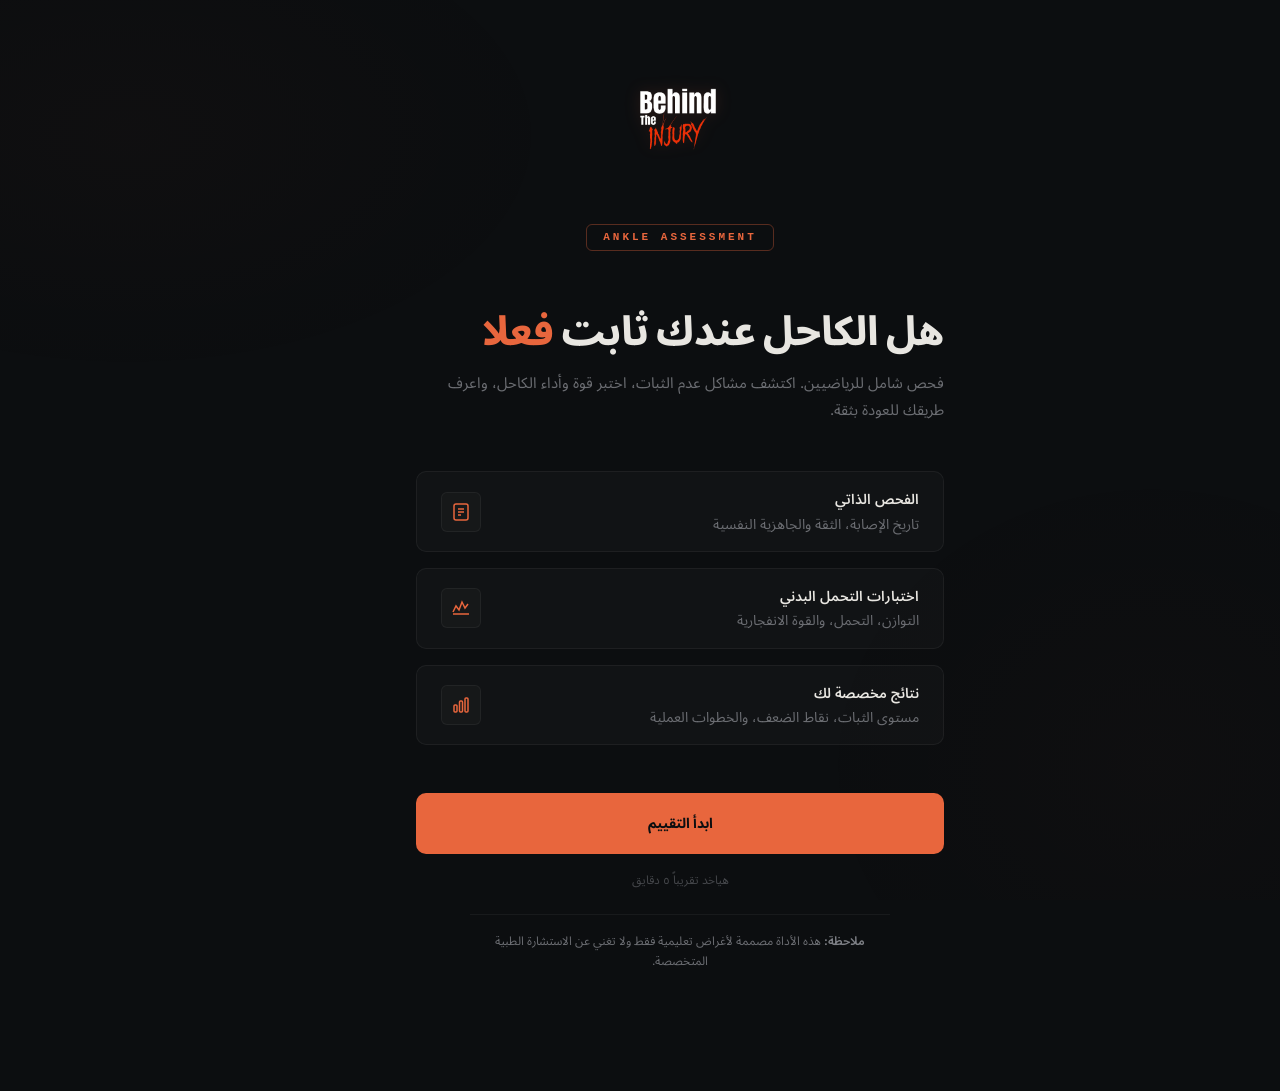
==== index.html @ 45e6cc64 "Update index.html" ====
<!DOCTYPE html>
<html lang="ar" dir="rtl">
<head>
  <meta charset="UTF-8">
  <meta name="viewport" content="width=device-width, initial-scale=1.0">
  <meta name="description" content="تقييم مجاني لثبات الكاحل للرياضيين. قيّم ثبات كاحلك، اكتشف المشاكل الخفية، واحصل على توصيات تعافي مخصصة. من Ankle 101.">
  <title>تقييم ثبات الكاحل — Ankle 101</title>

  <link rel="preconnect" href="https://fonts.googleapis.com">
  <link rel="preconnect" href="https://fonts.gstatic.com" crossorigin>
  <link href="https://fonts.googleapis.com/css2?family=Inter:wght@300;400;500;600;700&family=Noto+Sans+Arabic:wght@300;400;500;600;700;800&family=Outfit:wght@400;500;600;700;800&display=swap" rel="stylesheet">

  <link rel="stylesheet" href="styles.css?v=10">
</head>
<body>

  <div class="app" id="app">

    <div class="progress-container" id="progressContainer" style="display:none;">
      <div class="progress-bar">
        <div class="progress-fill" id="progressFill"></div>
      </div>
      <div class="progress-labels">
        <span class="progress-phase" id="phaseLabelR" data-i18n="progress.results">النتائج</span>
        <span class="progress-phase" id="phaseLabel2" data-i18n="progress.phase2">المرحلة ٢</span>
        <span class="progress-phase" id="phaseLabel1" data-i18n="progress.phase1">المرحلة ١</span>
      </div>
    </div>

    <div class="screens-container" id="screensContainer">

      <div class="screen active" id="screen-welcome" data-step="0">
        <div class="screen-content">
          <div class="brand-header">
            <img src="logo.png" alt="Behind the Injury" class="brand-logo animate-in">
            <div class="welcome-badge animate-in animate-in-delay-1" data-i18n="welcome.badge">ANKLE ASSESSMENT</div>
          </div>

          <h1 class="welcome-title animate-in animate-in-delay-2" data-i18n="welcome.title">
            هل الكاحل عندك ثابت <em>فعلا</em>
          </h1>

          <p class="welcome-subtitle animate-in animate-in-delay-3" data-i18n="welcome.subtitle">
            أداة فحص شاملة مصممة للرياضيين. اكتشف مشاكل الثبات الخفية، واختبر القدرة الوظيفية الحقيقية لكاحلك، واحصل على خطوات عملية لاستعادة ثقتك.
          </p>

          <div class="welcome-features animate-in animate-in-delay-4">
            <div class="feature-item">
              <div class="feature-icon"><svg viewBox="0 0 20 20"><rect x="3" y="2" width="14" height="16" rx="2" /><line x1="7" y1="7" x2="13" y2="7" /><line x1="7" y1="10" x2="13" y2="10" /><line x1="7" y1="13" x2="10" y2="13" /></svg></div>
              <div class="feature-text">
                <strong data-i18n="welcome.feature1.title">الفحص الذاتي</strong>
                <span data-i18n="welcome.feature1.desc">التاريخ المرضي، الثقة والجاهزية النفسية</span>
              </div>
            </div>
            <div class="feature-item">
              <div class="feature-icon"><svg viewBox="0 0 20 20"><polyline points="2,14 5,8 8,12 11,4 14,10 17,6" /><line x1="2" y1="16" x2="18" y2="16" /></svg></div>
              <div class="feature-text">
                <strong data-i18n="welcome.feature2.title">اختبارات الإجهاد البدني</strong>
                <span data-i18n="welcome.feature2.desc">التوازن، التحمل وقدرة التباطؤ</span>
              </div>
            </div>
            <div class="feature-item">
              <div class="feature-icon"><svg viewBox="0 0 20 20"><rect x="3" y="10" width="3" height="7" rx="1" /><rect x="8.5" y="6" width="3" height="11" rx="1" /><rect x="14" y="3" width="3" height="14" rx="1" /></svg></div>
              <div class="feature-text">
                <strong data-i18n="welcome.feature3.title">نتائج مخصصة</strong>
                <span data-i18n="welcome.feature3.desc">مستوى الثبات، خريطة العجز وخطوات عملية</span>
              </div>
            </div>
          </div>

          <button class="btn-primary animate-in animate-in-delay-5" id="startBtn" data-i18n="welcome.startBtn">
            ابدأ التقييم
          </button>
          <p class="welcome-time animate-in animate-in-delay-5" data-i18n="welcome.time">يستغرق تقريباً ٥ دقائق</p>

          <p class="educational-disclaimer animate-in animate-in-delay-5">
            <strong>ملاحظة:</strong> هذه الأداة مصممة لأغراض تعليمية فقط ولا تغني عن الاستشارة الطبية المتخصصة.
          </p>
        </div>
      </div>

      <!-- ========================================== -->
      <!-- CLINICAL GATEWAY: Medical Disclaimer Only  -->
      <!-- ========================================== -->

      <!-- Legal Disclaimer — Single Hard Gate -->
      <div class="screen hidden" id="screen-legal">
        <div class="screen-content">
          <div class="phase-label">Ankle Protocol — الإقرار الطبي</div>
          <h2 class="question-text">إخلاء مسؤولية طبي</h2>
          <p class="question-subtext" style="color: var(--color-warning);">
            <svg style="width:16px;height:16px;stroke:var(--color-warning);fill:none;stroke-width:1.5;vertical-align:middle;margin-left:6px;" viewBox="0 0 20 20"><path d="M10 2 L18 17 H2 Z" /><line x1="10" y1="8" x2="10" y2="12" /><circle cx="10" cy="14.5" r="0.5" fill="var(--color-warning)" /></svg>
            <strong>برجاء القراءة بعناية قبل المتابعة.</strong>
          </p>
          
          <div class="disclaimer-box">
            <p class="disclaimer-lead-text">
              <strong>هذا التقييم مصمم خصيصاً للتعامل مع حالات عدم الثبات المزمن (Chronic Instability) واختبار العودة إلى الرياضة.</strong>
            </p>
            <p class="disclaimer-prohibition-text">
              يُمنع منعاً باتاً استخدام هذا التقييم إذا كنت تعاني من أي من الأعراض التالية:
            </p>

            <ul class="contraindications-list">
              <li>إصابة حديثة في الكاحل (أقل من أسبوعين).</li>
              <li>تورم نشط أو احمرار في المفصل.</li>
              <li>ألم حاد غير مشخص، أو ألم يمنعك من المشي الطبيعي.</li>
            </ul>

            <div class="disclaimer-consent-divider"></div>

            <label class="checkbox-label">
              <input type="checkbox" id="legal-checkbox">
              <div class="checkbox-text"><strong>أقر بأنني لا أعاني من أي من الأعراض المذكورة أعلاه، وأتحمل المسؤولية الكاملة عن أداء الاختبارات الحركية.</strong></div>
              <div class="custom-checkbox"></div>
            </label>
          </div>
          
          <button id="btn-legal-next" class="btn-primary" disabled>موافق — ابدأ التقييم</button>
        </div>
      </div>

      <!-- ========================================== -->
      <!-- END GATEWAY                                 -->
      <!-- ========================================== -->


      <!-- Step 1: Sport Selection -->
      <div class="screen" id="screen-sport" data-step="1">
        <div class="screen-content">
          <div class="phase-label" data-i18n="phase1.label">المرحلة ١ — تاريخ عدم الثبات</div>
          <h2 class="question-text" data-i18n="sport.title">ما هي رياضتك؟</h2>
          <p class="question-subtext" data-i18n="sport.subtitle">اختر الرياضة الرئيسية التي تمارسها.</p>

          <div class="option-cards" data-question="sport">
            <button class="option-card" data-score="1">
              <div class="option-icon"><svg viewBox="0 0 20 20"><circle cx="10" cy="10" r="7" /><path d="M3,10 Q10,6 17,10 M3,10 Q10,14 17,10" /><line x1="10" y1="3" x2="10" y2="17" /></svg></div>
              <div class="option-info">
                <div class="option-label" data-i18n="sport.opt1.label">كرة القدم</div>
              </div>
              <div class="option-check"></div>
            </button>
            <button class="option-card" data-score="2">
              <div class="option-icon"><svg viewBox="0 0 20 20"><circle cx="10" cy="10" r="7" /><line x1="5" y1="7" x2="15" y2="7" /><line x1="5" y1="13" x2="15" y2="13" /><path d="M5,7 Q10,10 15,7" /><path d="M5,13 Q10,10 15,13" /></svg></div>
              <div class="option-info">
                <div class="option-label" data-i18n="sport.opt2.label">كرة السلة</div>
              </div>
              <div class="option-check"></div>
            </button>
            <button class="option-card" data-score="3">
              <div class="option-icon"><svg viewBox="0 0 20 20"><circle cx="10" cy="10" r="7" /><line x1="3" y1="10" x2="17" y2="10" /><line x1="10" y1="3" x2="10" y2="17" /></svg></div>
              <div class="option-info">
                <div class="option-label" data-i18n="sport.opt3.label">كرة الطائرة / كرة اليد</div>
              </div>
              <div class="option-check"></div>
            </button>
            <button class="option-card" data-score="4">
              <div class="option-icon"><svg viewBox="0 0 20 20"><circle cx="10" cy="10" r="7" /><path d="M6,5 Q10,10 14,5" /><line x1="10" y1="10" x2="10" y2="17" /></svg></div>
              <div class="option-info">
                <div class="option-label" data-i18n="sport.opt4.label">التنس / البادل</div>
              </div>
              <div class="option-check"></div>
            </button>
            <button class="option-card" data-score="5">
              <div class="option-icon"><svg viewBox="0 0 20 20"><circle cx="10" cy="5" r="2" /><line x1="10" y1="7" x2="10" y2="13" /><line x1="6" y1="10" x2="14" y2="10" /><line x1="10" y1="13" x2="7" y2="18" /><line x1="10" y1="13" x2="13" y2="18" /></svg></div>
              <div class="option-info">
                <div class="option-label" data-i18n="sport.opt5.label">أخرى</div>
              </div>
              <div class="option-check"></div>
            </button>
          </div>
        </div>
      </div>

      <!-- Step 2: Sprain Count -->
      <div class="screen" id="screen-q1" data-step="2">
        <div class="screen-content">
          <div class="phase-label" data-i18n="phase1.label">المرحلة ١ — تاريخ عدم الثبات</div>
          <h2 class="question-text" data-i18n="q1.title">كم مرة التوى كاحلك؟</h2>
          <p class="question-subtext" data-i18n="q1.subtitle">اشمل أي مرة انثنى أو التفّ أو انخلع بشكل ملحوظ.</p>

          <div class="option-cards" data-question="sprain_count">
            <button class="option-card" data-score="10">
              <div class="option-icon"><svg viewBox="0 0 20 20"><path d="M10 2 L10 2 C14 2 17 5 17 9 L17 12 C17 14 15 16 13 17 L10 18 L7 17 C5 16 3 14 3 12 L3 9 C3 5 6 2 10 2Z" /></svg></div>
              <div class="option-info">
                <div class="option-label" data-i18n="q1.opt1.label">أبداً</div>
                <div class="option-desc" data-i18n="q1.opt1.desc">لا يوجد تاريخ لالتواء الكاحل</div>
              </div>
              <div class="option-check"></div>
            </button>
            <button class="option-card" data-score="7">
              <div class="option-icon"><svg viewBox="0 0 20 20"><circle cx="10" cy="10" r="7" /><text x="10" y="14" text-anchor="middle" fill="currentColor" stroke="none" font-size="10" font-weight="700" font-family="var(--font-mono)">1</text></svg></div>
              <div class="option-info">
                <div class="option-label" data-i18n="q1.opt2.label">مرة واحدة</div>
                <div class="option-desc" data-i18n="q1.opt2.desc">حادثة منفردة واحدة</div>
              </div>
              <div class="option-check"></div>
            </button>
            <button class="option-card" data-score="4">
              <div class="option-icon"><svg viewBox="0 0 20 20"><path d="M10 2 L18 17 H2 Z" /><line x1="10" y1="8" x2="10" y2="12" /><circle cx="10" cy="14.5" r="0.5" fill="currentColor" /></svg></div>
              <div class="option-info">
                <div class="option-label" data-i18n="q1.opt3.label">٢–٣ مرات</div>
                <div class="option-desc" data-i18n="q1.opt3.desc">التواءات متعددة على مر الوقت</div>
              </div>
              <div class="option-check"></div>
            </button>
            <button class="option-card" data-score="1">
              <div class="option-icon"><svg viewBox="0 0 20 20"><circle cx="10" cy="10" r="7" /><line x1="10" y1="6" x2="10" y2="11" /><circle cx="10" cy="13.5" r="0.7" fill="currentColor" /></svg></div>
              <div class="option-info">
                <div class="option-label" data-i18n="q1.opt4.label">٤ مرات أو أكثر</div>
                <div class="option-desc" data-i18n="q1.opt4.desc">التواءات متكررة ومتتالية</div>
              </div>
              <div class="option-check"></div>
            </button>
          </div>
        </div>
      </div>

      <!-- Step 3: Giving Way -->
      <div class="screen" id="screen-q3" data-step="3">
        <div class="screen-content">
          <div class="phase-label" data-i18n="phase1.label">المرحلة ١ — تاريخ عدم الثبات</div>
          <h2 class="question-text" data-i18n="q3.title">كم مرة ينخلع كاحلك أو تشعر أنه قد ينثني؟</h2>
          <p class="question-subtext" data-i18n="q3.subtitle">أثناء الرياضة، المشي على أرض غير مستوية، أو الأنشطة اليومية.</p>

          <div class="option-cards" data-question="giving_way">
            <button class="option-card" data-score="10">
              <div class="option-icon"><svg viewBox="0 0 20 20"><path d="M10 2 L10 2 C14 2 17 5 17 9 L17 12 C17 14 15 16 13 17 L10 18 L7 17 C5 16 3 14 3 12 L3 9 C3 5 6 2 10 2Z" /></svg></div>
              <div class="option-info">
                <div class="option-label" data-i18n="q3.opt1.label">أبداً</div>
                <div class="option-desc" data-i18n="q3.opt1.desc">يبدو ثابتاً تماماً في كل الأوقات</div>
              </div>
              <div class="option-check"></div>
            </button>
            <button class="option-card" data-score="7">
              <div class="option-icon"><svg viewBox="0 0 20 20"><rect x="3" y="10" width="3" height="7" rx="1" /><rect x="8.5" y="6" width="3" height="11" rx="1" /><rect x="14" y="3" width="3" height="14" rx="1" /></svg></div>
              <div class="option-info">
                <div class="option-label" data-i18n="q3.opt2.label">نادراً</div>
                <div class="option-desc" data-i18n="q3.opt2.desc">فقط في المواقف القصوى أو عند الإرهاق الشديد</div>
              </div>
              <div class="option-check"></div>
            </button>
            <button class="option-card" data-score="4">
              <div class="option-icon"><svg viewBox="0 0 20 20"><path d="M10 2 L18 17 H2 Z" /><line x1="10" y1="8" x2="10" y2="12" /><circle cx="10" cy="14.5" r="0.5" fill="currentColor" /></svg></div>
              <div class="option-info">
                <div class="option-label" data-i18n="q3.opt3.label">أحياناً</div>
                <div class="option-desc" data-i18n="q3.opt3.desc">أثناء الرياضة أو على أرض غير مستوية</div>
              </div>
              <div class="option-check"></div>
            </button>
            <button class="option-card" data-score="1">
              <div class="option-icon"><svg viewBox="0 0 20 20"><circle cx="10" cy="10" r="7" /><line x1="10" y1="6" x2="10" y2="11" /><circle cx="10" cy="13.5" r="0.7" fill="currentColor" /></svg></div>
              <div class="option-info">
                <div class="option-label" data-i18n="q3.opt4.label">كثيراً</div>
                <div class="option-desc" data-i18n="q3.opt4.desc">حتى أثناء الأنشطة اليومية العادية</div>
              </div>
              <div class="option-check"></div>
            </button>
          </div>
        </div>
      </div>

      <!-- Step 4: Post-Session Symptoms (NEW) -->
      <div class="screen" id="screen-q4" data-step="4">
        <div class="screen-content">
          <div class="phase-label" data-i18n="phase1.label">المرحلة ١ — تاريخ عدم الثبات</div>
          <h2 class="question-text" data-i18n="q3_new.title">بتحس بأي ورم، وجع، أو تيبس بعد التمرين؟</h2>
          <p class="question-subtext" data-i18n="q3_new.subtitle">قيّم حالة الكاحل بعد أي مجهود أو تمرينة تقيلة.</p>

          <div class="option-cards" data-question="post_session_symptoms">
            <button class="option-card" data-score="10">
              <div class="option-icon"><svg viewBox="0 0 20 20"><path d="M10 2 L10 2 C14 2 17 5 17 9 L17 12 C17 14 15 16 13 17 L10 18 L7 17 C5 16 3 14 3 12 L3 9 C3 5 6 2 10 2Z" /></svg></div>
              <div class="option-info">
                <div class="option-label" data-i18n="q3_new.opt1.label">مفيش خالص</div>
                <div class="option-desc" data-i18n="q3_new.opt1.desc">طبيعي جداً ومفيش أي مشكلة بعد التمرين</div>
              </div>
              <div class="option-check"></div>
            </button>
            <button class="option-card" data-score="7">
              <div class="option-icon"><svg viewBox="0 0 20 20"><rect x="3" y="10" width="3" height="7" rx="1" /><rect x="8.5" y="6" width="3" height="11" rx="1" /><rect x="14" y="3" width="3" height="14" rx="1" /></svg></div>
              <div class="option-info">
                <div class="option-label" data-i18n="q3_new.opt2.label">حاجة بسيطة</div>
                <div class="option-desc" data-i18n="q3_new.opt2.desc">تيبس خفيف تاني يوم الصبح بس بيفك بسرعة</div>
              </div>
              <div class="option-check"></div>
            </button>
            <button class="option-card" data-score="4">
              <div class="option-icon"><svg viewBox="0 0 20 20"><path d="M10 2 L18 17 H2 Z" /><line x1="10" y1="8" x2="10" y2="12" /><circle cx="10" cy="14.5" r="0.5" fill="currentColor" /></svg></div>
              <div class="option-info">
                <div class="option-label" data-i18n="q3_new.opt3.label">متوسط ومزعج</div>
                <div class="option-desc" data-i18n="q3_new.opt3.desc">ورم أو وجع ملحوظ بياخد يوم بحاله عشان يروح</div>
              </div>
              <div class="option-check"></div>
            </button>
            <button class="option-card" data-score="1">
              <div class="option-icon"><svg viewBox="0 0 20 20"><circle cx="10" cy="10" r="7" /><line x1="10" y1="6" x2="10" y2="11" /><circle cx="10" cy="13.5" r="0.7" fill="currentColor" /></svg></div>
              <div class="option-info">
                <div class="option-label" data-i18n="q3_new.opt4.label">شديد ومستمر</div>
                <div class="option-desc" data-i18n="q3_new.opt4.desc">ورم مستمر بيمنعني أنزل التمرينة اللي بعدها</div>
              </div>
              <div class="option-check"></div>
            </button>
          </div>
        </div>
      </div>

      <!-- Step 5: Confidence Sliders -->
      <div class="screen" id="screen-confidence" data-step="5">
        <div class="screen-content">
          <div class="phase-label" data-i18n="confidence.label">المرحلة ١ — الثقة النفسية</div>

          <div class="slider-questions">
            <div class="slider-question">
              <h2 class="slider-question-text" data-i18n="confidence.q1.title">ما مدى ثقتك في كاحلك أثناء تغيير الاتجاه، القفز، أو الهبوط؟</h2>
              <p class="slider-subtext" data-i18n="confidence.q1.subtitle">فكّر في الحركات العالية الشدة وغير المتوقعة في رياضتك.</p>
              <div class="slider-container">
                <div class="slider-value-display">
                  <div class="slider-value-number" id="confidenceValue">5</div>
                  <div class="slider-value-label" id="confidenceLabel">ثقة متوسطة</div>
                </div>
                <input type="range" min="1" max="10" value="5" id="confidenceSlider">
                <div class="slider-labels">
                  <span data-i18n="confidence.slider.low">لا ثقة</span>
                  <span data-i18n="confidence.slider.high">ثقة كاملة</span>
                </div>
              </div>
            </div>

            <div class="slider-question">
              <h2 class="slider-question-text" data-i18n="confidence.q2.title">ما مدى تأثير الخوف من الإصابة مجدداً على أدائك؟</h2>
              <p class="slider-subtext" data-i18n="confidence.q2.subtitle">هل القلق بشأن كاحلك يعيقك أثناء التدريب أو المنافسة؟</p>
              <div class="slider-container">
                <div class="slider-value-display">
                  <div class="slider-value-number" id="fearValue">5</div>
                  <div class="slider-value-label" id="fearLabel">تأثير متوسط</div>
                </div>
                <input type="range" min="1" max="10" value="5" id="fearSlider">
                <div class="slider-labels">
                  <span data-i18n="confidence.fear.low">يعيقني باستمرار</span>
                  <span data-i18n="confidence.fear.high">لا خوف على الإطلاق</span>
                </div>
              </div>
            </div>
          </div>

          <button class="btn-primary" id="confidenceNext" style="margin-top:32px;" data-i18n="confidence.next">متابعة</button>
        </div>
      </div>

      <!-- Step 6: Phase 2 Transition -->
      <div class="screen" id="screen-phase2" data-step="6">
        <div class="screen-content">
          <div class="phase-transition">
            <div class="phase-transition-icon"><svg viewBox="0 0 20 20"><polyline points="2,14 5,8 8,12 11,4 14,10 17,6" /><line x1="2" y1="16" x2="18" y2="16" /></svg></div>
            <h2 data-i18n="phase2.transition.label">المرحلة ٢</h2>
            <h3 data-i18n="phase2.transition.title">اختبارات الإجهاد البدني</h3>
            <p data-i18n="phase2.transition.desc">الآن سنختبر القدرة الوظيفية الحقيقية لكاحلك. ستقوم بإجراء ٣ اختبارات بدنية سريعة لتقييم التوازن والتحمل والقوة الانفجارية.</p>
            <button class="btn-primary" id="phase2Start" data-i18n="phase2.transition.start">ابدأ الاختبارات</button>
          </div>
        </div>
      </div>

      <!-- Step 7: Balance Test -->
      <div class="screen" id="screen-balance" data-step="7">
        <div class="screen-content">
          <div class="phase-label" data-i18n="balance.label">المرحلة ٢ — التحكم بالتوازن</div>
          <h2 class="question-text" data-i18n="balance.title">اختبار التوازن على رجل واحدة بعينين مغلقتين</h2>
          <p class="test-purpose" data-i18n="balance.purpose">تقييم الحس العميق والتحكم العصبي العضلي.</p>

          <div class="test-instructions">
            <h4 data-i18n="balance.instructions.title">التعليمات</h4>
            <ol>
              <li data-i18n="balance.step1">قف على رجلك المصابة</li>
              <li data-i18n="balance.step2">ارفع قدمك الأخرى عن الأرض</li>
              <li data-i18n="balance.step3">أغمض عينيك وأبقِ ذراعيك مسترخيتين</li>
              <li data-i18n="balance.step4">استمر أطول مدة ممكنة (حد أقصى ٣٠ ثانية)</li>
              <li data-i18n="balance.step5">اضغط "فقدت توازني" عندما لا تستطيع الاستمرار</li>
            </ol>
          </div>

          <div class="timer-display">
            <div class="timer-ring-container">
              <svg class="timer-ring" viewBox="0 0 200 200">
                <circle class="timer-ring-bg" cx="100" cy="100" r="90"/>
                <circle class="timer-ring-fill" id="timerRingFill" cx="100" cy="100" r="90"/>
              </svg>
              <div class="timer-text">
                <div class="timer-value" id="timerValue">0.0</div>
                <div class="timer-unit" data-i18n="balance.timer.unit">ثانية</div>
              </div>
            </div>
          </div>

          <div class="timer-controls">
            <button class="btn-primary" id="balanceStart" data-i18n="balance.start">ابدأ المؤقت</button>
            <button class="btn-danger" id="balanceStop" style="display:none;" data-i18n="balance.stop">فقدت توازني</button>
          </div>
        </div>
      </div>

      <!-- Step 8: Calf Raise Test -->
      <div class="screen" id="screen-calfraise" data-step="8">
        <div class="screen-content">
          <div class="phase-label" data-i18n="calf.label">المرحلة ٢ — تحمل عضلة الساق</div>
          <h2 class="question-text" data-i18n="calf.title">اختبار تحمل رفع الكعب على رجل واحدة</h2>
          <p class="test-purpose" data-i18n="calf.purpose">قياس تحمل عضلات الساق وقدرة امتصاص القوة.</p>

          <div class="test-instructions">
            <h4 data-i18n="calf.instructions.title">التعليمات</h4>
            <ol>
              <li data-i18n="calf.step1">قف على رجلك المصابة بالقرب من حائط للاستناد الخفيف</li>
              <li data-i18n="calf.step2">ارتفع على أصابع قدمك لأعلى ما يمكن</li>
              <li data-i18n="calf.step3">انزل للأسفل بتحكم</li>
              <li data-i18n="calf.step4">اضغط الزر أدناه لكل تكرار مكتمل</li>
              <li data-i18n="calf.step5">توقف عندما لا تستطيع الوصول للارتفاع الكامل</li>
            </ol>
          </div>

          <div class="counter-display">
            <div class="counter-value" id="calfCount">0</div>
            <div class="counter-label" data-i18n="calf.counter.label">تكرارات مكتملة</div>
          </div>

          <button class="btn-counter" id="calfCountBtn" data-i18n="calf.tapBtn">اضغط لكل تكرار</button>
          <button class="btn-primary" id="calfDone" style="margin-top:16px;" data-i18n="calf.doneBtn">انتهيت — لا أستطيع المزيد</button>
        </div>
      </div>

      <!-- Step 9: Side Hop Test -->
      <div class="screen" id="screen-sidehop" data-step="9">
        <div class="screen-content">
          <div class="phase-label" data-i18n="sidehop.label">المرحلة ٢ — القوة والانفجارية</div>
          <h2 class="question-text" data-i18n="sidehop.title">اختبار القفز الجانبي</h2>
          <p class="test-purpose" data-i18n="sidehop.purpose">تقييم القوة الانفجارية والتحكم الديناميكي والثبات أثناء الحركة المتكررة.</p>

          <div class="test-instructions">
            <h4 data-i18n="sidehop.instructions.title">التعليمات</h4>
            <ol>
              <li data-i18n="sidehop.step1">ضع شريطاً لاصقاً أو حدد خطاً على الأرض بعرض ٣٠ سم تقريباً</li>
              <li data-i18n="sidehop.step2">قف على رجلك المصابة بجانب الخط</li>
              <li data-i18n="sidehop.step3">اقفز جانبياً ذهاباً وإياباً فوق الخط بأسرع ما يمكن</li>
              <li data-i18n="sidehop.step4">استمر لمدة ٣٠ ثانية مع الحفاظ على التحكم والتوازن</li>
              <li data-i18n="sidehop.step5">ركز على الهبوط بخفة وثبات في كل قفزة</li>
              <li data-i18n="sidehop.step6">قيّم تجربتك بصدق أدناه</li>
            </ol>
          </div>

          <div class="option-cards" data-question="sidehop_result">
            <button class="option-card" data-score="15">
              <div class="option-icon"><svg viewBox="0 0 20 20"><circle cx="10" cy="10" r="7" /><polyline points="7,10 9.5,12.5 13.5,7.5" /></svg></div>
              <div class="option-info">
                <div class="option-label" data-i18n="sidehop.opt1.label">أكملت بسلاسة تامة</div>
                <div class="option-desc" data-i18n="sidehop.opt1.desc">٣٠ ثانية كاملة بتحكم وإيقاع ثابت بدون ألم أو تردد</div>
              </div>
              <div class="option-check"></div>
            </button>
            <button class="option-card" data-score="10">
              <div class="option-icon"><svg viewBox="0 0 20 20"><line x1="5" y1="10" x2="15" y2="10" /></svg></div>
              <div class="option-info">
                <div class="option-label" data-i18n="sidehop.opt2.label">أكملت مع انزعاج بسيط</div>
                <div class="option-desc" data-i18n="sidehop.opt2.desc">أنهيت الـ ٣٠ ثانية لكن لاحظت عدم استقرار خفيف أو انزعاج بسيط قرب النهاية</div>
              </div>
              <div class="option-check"></div>
            </button>
            <button class="option-card" data-score="5">
              <div class="option-icon"><svg viewBox="0 0 20 20"><path d="M10 2 L18 17 H2 Z" /><line x1="10" y1="8" x2="10" y2="12" /><circle cx="10" cy="14.5" r="0.5" fill="currentColor" /></svg></div>
              <div class="option-info">
                <div class="option-label" data-i18n="sidehop.opt3.label">أكملت جزئياً</div>
                <div class="option-desc" data-i18n="sidehop.opt3.desc">اضطررت للتبطيء بشكل ملحوظ أو التوقف مؤقتاً بسبب عدم الاستقرار أو الانزعاج</div>
              </div>
              <div class="option-check"></div>
            </button>
            <button class="option-card" data-score="2">
              <div class="option-icon"><svg viewBox="0 0 20 20"><circle cx="10" cy="10" r="7" /><line x1="10" y1="6" x2="10" y2="11" /><circle cx="10" cy="13.5" r="0.7" fill="currentColor" /></svg></div>
              <div class="option-info">
                <div class="option-label" data-i18n="sidehop.opt4.label">لم أستطع الإكمال</div>
                <div class="option-desc" data-i18n="sidehop.opt4.desc">توقفت مبكراً بسبب الألم أو الخوف أو فقدان التوازن</div>
              </div>
              <div class="option-check"></div>
            </button>
          </div>
        </div>
      </div>

      <!-- Step 10: Email Gate -->
      <div class="screen" id="screen-email-gate" data-step="10">
        <div class="screen-content">
          <div class="email-gate">
            <div class="email-gate-icon"><svg viewBox="0 0 20 20"><rect x="3" y="10" width="3" height="7" rx="1" /><rect x="8.5" y="6" width="3" height="11" rx="1" /><rect x="14" y="3" width="3" height="14" rx="1" /></svg></div>
            <h2 class="email-gate-title" data-i18n="emailGate.title">نتائجك جاهزة تقريباً!</h2>
            <p class="email-gate-desc" data-i18n="emailGate.desc">أدخل بريدك الإلكتروني لعرض تقرير تقييمك المفصل.</p>
            <div class="email-gate-form">
              <input type="email" id="gateEmailInput" data-i18n="emailGate.placeholder" placeholder="بريدك الإلكتروني" aria-label="Email address">
              <p class="email-gate-error" id="gateEmailError" data-i18n="emailGate.error">يرجى إدخال بريد إلكتروني صالح</p>
              <button class="btn-primary" id="gateEmailSubmit" data-i18n="emailGate.submit">عرض النتائج</button>
            </div>
          </div>
        </div>
      </div>

      <!-- Step 11: Results -->
      <div class="screen" id="screen-results" data-step="11">
        <div class="screen-content">

          <div class="results-header">
            <div class="welcome-badge" data-i18n="welcome.badge">ANKLE ASSESSMENT</div>
            <h2 data-i18n="results.header">نتائج تقييمك</h2>
          </div>

          <div class="score-display">
            <div class="score-ring-container">
              <svg class="score-ring" viewBox="0 0 200 200">
                <circle class="score-ring-bg" cx="100" cy="100" r="80"/>
                <circle class="score-ring-fill" id="scoreRingFill" cx="100" cy="100" r="80"/>
              </svg>
              <div class="score-text">
                <div class="score-number" id="scoreValue">0</div>
                <div class="score-total" data-i18n="results.scoreTotal">/ 100</div>
              </div>
            </div>
          </div>

          <div class="tier-badge" id="tierBadge"></div>

          <div class="acute-warning" id="acuteWarning" style="display:none;">
            <div class="acute-warning-title" data-i18n="results.acuteWarning.title"><svg style="width:16px;height:16px;stroke:var(--color-danger);fill:none;stroke-width:1.5;flex-shrink:0;" viewBox="0 0 20 20"><path d="M10 2 L18 17 H2 Z" /><line x1="10" y1="8" x2="10" y2="12" /><circle cx="10" cy="14.5" r="0.5" fill="var(--color-danger)" /></svg> تنبيه مهم</div>
            <p data-i18n="results.acuteWarning.text">
              بناءً على إجاباتك، قد تكون إصابتك لا تزال في المرحلة الحادة.
              ننصح بمراجعة أخصائي طب رياضي قبل البدء بأي برنامج تأهيل.
              التوصيات أدناه لا تزال ذات صلة لكن يجب مناقشتها مع مقدم الرعاية الصحية أولاً.
            </p>
          </div>

          <div class="chart-container">
            <canvas id="radarChart"></canvas>
          </div>

          <div class="category-bars" id="categoryBars"></div>

          <div class="insights-section" id="insightsSection">
            <div class="insights-title">
              <svg style="width:18px;height:18px;stroke:var(--accent);fill:none;stroke-width:1.5;flex-shrink:0;" viewBox="0 0 20 20"><circle cx="10" cy="10" r="7"/><line x1="10" y1="7" x2="10" y2="10"/><circle cx="10" cy="13" r="0.7" fill="var(--accent)"/></svg>
              التشخيص
            </div>
            <p class="insights-text" id="insightsText"></p>
          </div>

          <div class="action-steps" id="actionSteps">
            <h3 class="action-steps-title" data-i18n="results.actionSteps.title">خطواتك القادمة</h3>
            <div id="actionStepsList"></div>
          </div>

          <div class="cta-section">
            <div class="cta-card">
              <div class="cta-badge">ANKLE PROTOCOL</div>
              <h3>التقييم كشف الخلل.. التمارين العشوائية مش هتحله.</h3>
              <p id="ctaText"></p>
              <a href="https://amrkhalid198.github.io/Landing-page/" target="_blank" rel="noopener" class="btn-cta" id="ctaButton">احصل على الـ ANKLE PROTOCOL الكامل</a>
              <p class="cta-reassurance">نظام تأهيل مبني على تدرج علمي في الأحمال — مش مجرد تمارين عشوائية.</p>
            </div>
          </div>

          <div class="retake-container">
            <button class="btn-text" id="retakeBtn" data-i18n="results.retake">إعادة التقييم</button>
          </div>

        </div>
      </div>

    </div>

    <!-- Back Navigation Button -->
    <button class="btn-back" id="backBtn" aria-label="رجوع">
      <span>الرجوع للوراء</span>
      <svg viewBox="0 0 20 20"><polyline points="12,4 6,10 12,16" /></svg>
    </button>

  </div>
  
  <div class="calculating-overlay" id="calculatingOverlay">
    <div class="calculating-spinner"></div>
    <div class="calculating-text" data-i18n="calculating.text">جارٍ تحليل نتائجك…</div>
  </div>

  <script src="i18n.js"></script>
  <script>I18n.init();</script>
  <script src="scoring.js"></script>
  <script src="timer.js"></script>
  <script src="charts.js"></script>
  <script src="app.js"></script>

</body>
</html>
---- styles.css ----
/* ============================================
   Ankle 101 Assessment Tool — Midnight Slate
   Ultra-minimalist Swiss clinical aesthetic
   ============================================ */

/* ============================================
   Design Tokens
   ============================================ */
:root {
  /* Background — Charcoal Slate */
  --bg-primary:    #0C0E10;
  --bg-secondary:  #111315;
  --bg-tertiary:   #161819;
  --bg-card:       rgba(255, 255, 255, 0.025);
  --bg-card-hover: rgba(255, 255, 255, 0.045);
  --bg-card-active:rgba(232, 102, 61, 0.06);

  /* Border */
  --border-subtle:  rgba(255, 255, 255, 0.05);
  --border-default: rgba(255, 255, 255, 0.08);
  --border-active:  rgba(232, 102, 61, 0.35);

  /* Accent — Performance Orange */
  --accent:            #E8663D;
  --accent-secondary:  #D4553A;
  --accent-rgb:        232, 102, 61;
  --accent-glow:       rgba(232, 102, 61, 0.08);
  --accent-glow-strong:rgba(232, 102, 61, 0.20);

  /* Semantic */
  --color-warning:     #D4923A;
  --color-warning-rgb: 212, 146, 58;
  --color-danger:      #C94444;
  --color-danger-rgb:  201, 68, 68;
  --color-success:     #3A9E6E;

  /* Text — Warm Off-White / Slate Mutes */
  --text-primary:   #E8E6E1;
  --text-secondary: #6B6D72;
  --text-muted:     #44464A;
  --text-accent:    var(--accent);

  /* Typography */
  --font-body:    'Inter', 'Noto Sans Arabic', -apple-system, BlinkMacSystemFont, sans-serif;
  --font-heading: 'Outfit', 'Noto Sans Arabic', 'Inter', sans-serif;
  --font-mono:    'SF Mono', 'Fira Code', 'Consolas', monospace;

  /* Spacing — 8px grid */
  --sp-xs:  4px;
  --sp-sm:  8px;
  --sp-md:  16px;
  --sp-lg:  24px;
  --sp-xl:  32px;
  --sp-2xl: 48px;
  --sp-3xl: 64px;

  /* Radius */
  --r-sm:   6px;
  --r-md:   10px;
  --r-lg:   14px;
  --r-xl:   18px;
  --r-full: 50%;

  /* Transitions */
  --t-fast:    120ms ease;
  --t-default: 250ms ease;
  --t-slow:    400ms ease;
  --t-screen:  500ms cubic-bezier(0.4, 0, 0.2, 1);

  /* Shadows — minimal, clinical */
  --shadow-glow:        0 0 16px rgba(232,102,61,0.10);
  --shadow-glow-strong: 0 0 32px rgba(232,102,61,0.18);
  --shadow-card:        0 2px 16px rgba(0,0,0,0.25);
  --shadow-inset:       inset 0 1px 2px rgba(0,0,0,0.3);
}

/* ============================================
   Reset & Base
   ============================================ */
*,*::before,*::after { box-sizing: border-box; margin: 0; padding: 0; }

html {
  font-size: 16px;
  -webkit-font-smoothing: antialiased;
  -moz-osx-font-smoothing: grayscale;
}

body {
  font-family: var(--font-body);
  background: var(--bg-primary);
  color: var(--text-primary);
  line-height: 1.6;
  min-height: 100vh;
  min-height: 100dvh;
  overflow-x: hidden;
  /* Arabic is a connected script — letter-spacing breaks glyph joins */
  letter-spacing: 0;
}

/* Subtle ambient noise texture */
body::before {
  content: '';
  position: fixed; inset: 0;
  background:
    radial-gradient(ellipse 50% 40% at 10% 15%, rgba(232,102,61,0.02) 0%, transparent 70%),
    radial-gradient(ellipse 40% 50% at 90% 85%, rgba(232,102,61,0.015) 0%, transparent 70%);
  pointer-events: none;
  z-index: 0;
}

/* ============================================
   App Container — CSS Grid Architecture
   ============================================ */
.app {
  position: relative;
  z-index: 1;
  display: grid;
  grid-template-columns: 1fr;
  grid-template-rows: auto 1fr;
  max-width: 640px;
  margin: 0 auto;
  padding: clamp(12px, 3vw, 24px);
  min-height: 100vh;
  min-height: 100dvh;
  max-width: 100vw;
  overflow-x: hidden;
}

/* ============================================
   Progress Bar — Surgical 2px line
   ============================================ */
.progress-container {
  position: sticky; top: 0; z-index: 100;
  padding: var(--sp-md) 0 var(--sp-sm);
  background: linear-gradient(to bottom, var(--bg-primary) 80%, transparent);
}
.progress-bar {
  height: 2px;
  background: var(--border-subtle);
  border-radius: 1px;
  overflow: hidden;
}
.progress-fill {
  height: 100%;
  width: 0%;
  background: var(--accent);
  border-radius: 1px;
  transition: width var(--t-slow);
  position: relative;
}
.progress-fill::after {
  content: '';
  position: absolute; right: -3px; top: -3px;
  width: 8px; height: 8px;
  background: var(--accent);
  border-radius: var(--r-full);
  box-shadow: 0 0 8px rgba(232,102,61,0.4);
}
.progress-labels {
  display: flex; justify-content: space-between;
  margin-top: var(--sp-sm);
  font-size: 10px; text-transform: uppercase;
  letter-spacing: 2px; font-weight: 600;
}
.progress-phase { color: var(--text-muted); transition: color var(--t-default); }
.progress-phase.active { color: var(--accent); }
.progress-phase.completed { color: var(--text-secondary); }

/* ============================================
   Screen System & Transitions
   ============================================ */
.screens-container {
  position: relative;
  overflow: hidden;
  min-height: 0;
  align-self: stretch;
}
.screen {
  position: absolute; inset: 0;
  display: flex; flex-direction: column;
  align-items: center; justify-content: flex-start;
  opacity: 0; transform: translateX(40px);
  pointer-events: none;
  transition: opacity var(--t-screen), transform var(--t-screen);
  overflow-y: auto;
  padding: var(--sp-lg) 0 80px;
}
.screen::-webkit-scrollbar { width: 0; background: transparent; }
.screen.active {
  opacity: 1; transform: translateX(0);
  pointer-events: all; position: relative;
}
.screen.exit-left {
  opacity: 0; transform: translateX(-40px);
  position: absolute; inset: 0;
}
.screen-content {
  width: 100%;
  max-width: 560px;
  margin: 0 auto;
  padding: 0 var(--sp-md); /* 16px each side — text never touches edges */
}

/* Dynamic JS Flow class (Armor Protocol) */
.screen.hidden {
  opacity: 0 !important;
  visibility: hidden !important;
  pointer-events: none !important;
  display: none !important;
}

/* ============================================
   Welcome Screen
   ============================================ */
.brand-header {
  display: flex; flex-direction: column;
  align-items: center; justify-content: center;
  margin-bottom: var(--sp-xl);
}
.brand-logo {
  display: block;
  max-width: 160px; height: auto;
  margin: 0 auto var(--sp-md);
  filter: drop-shadow(0 0 8px rgba(232,102,61,0.15));
}
.welcome-badge {
  display: inline-block;
  font-family: var(--font-mono); font-weight: 600; font-size: 11px;
  letter-spacing: 3px; text-transform: uppercase;
  color: var(--accent);
  background: transparent;
  border: 1px solid var(--border-active);
  padding: var(--sp-xs) var(--sp-md);
  border-radius: var(--r-sm);
  margin-bottom: var(--sp-lg);
}
.welcome-title {
  font-family: var(--font-heading);
  font-size: clamp(26px, 5.5vw, 40px); font-weight: 800;
  line-height: 1.15; margin-bottom: var(--sp-md);
  letter-spacing: 0; /* Arabic connected script */
}
.welcome-title em {
  font-style: normal;
  color: var(--accent);
}
.welcome-subtitle {
  font-size: 15px; color: var(--text-secondary);
  margin-bottom: var(--sp-2xl); line-height: 1.8;
}

/* Feature items — grid layout */
.welcome-features {
  display: grid;
  grid-template-columns: 1fr;
  gap: var(--sp-md);
  margin-bottom: var(--sp-2xl);
}
.feature-item {
  display: flex; align-items: center; gap: var(--sp-md);
  padding: var(--sp-md) var(--sp-lg);
  background: var(--bg-card);
  border: 1px solid var(--border-subtle);
  border-radius: var(--r-md);
  transition: border-color var(--t-default);
}
.feature-item:hover { border-color: var(--border-default); }
.feature-icon {
  width: 40px; height: 40px;
  display: flex; align-items: center; justify-content: center;
  background: var(--bg-tertiary);
  border: 1px solid var(--border-subtle);
  border-radius: var(--r-sm);
  flex-shrink: 0;
  color: var(--accent);
}
.feature-icon svg {
  width: 20px; height: 20px;
  stroke: var(--accent);
  stroke-width: 1.5;
  fill: none;
}
.feature-text { font-size: 14px; color: var(--text-secondary); flex: 1; }
.feature-text strong {
  color: var(--text-primary); display: block;
  margin-bottom: 2px; font-weight: 600; font-size: 14px;
}
.welcome-time {
  text-align: center; font-size: 12px;
  color: var(--text-muted); margin-top: var(--sp-md);
  letter-spacing: 0.5px;
}

/* ============================================
   Educational Disclaimer — Landing Page
   ============================================ */
.educational-disclaimer {
  font-size: 12px;
  color: #6B6D72;
  line-height: 1.7;
  text-align: center;
  margin-top: var(--sp-lg);
  padding: var(--sp-md) var(--sp-lg);
  border-top: 1px solid var(--border-subtle);
  max-width: 420px;
  margin-left: auto;
  margin-right: auto;
  letter-spacing: 0.2px;
}
.educational-disclaimer strong {
  color: #7E8086;
  font-weight: 600;
}
[dir="rtl"] .educational-disclaimer {
  text-align: center;
}

/* ============================================
   Structured Disclaimer — Gateway Screen
   ============================================ */
.disclaimer-lead-text {
  font-size: 15px;
  color: var(--text-primary);
  line-height: 1.85;
  margin-bottom: var(--sp-md);
  text-align: right;
}
.disclaimer-lead-text strong {
  color: var(--text-primary);
  font-weight: 700;
}
.disclaimer-prohibition-text {
  font-size: 14px;
  color: var(--color-warning);
  line-height: 1.75;
  margin-bottom: var(--sp-md);
  font-weight: 500;
  text-align: right;
}

/* Contraindications List */
.contraindications-list {
  list-style: none;
  padding: 0;
  margin: 0 0 var(--sp-lg) 0;
}
.contraindications-list li {
  position: relative;
  padding: var(--sp-sm) 0;
  padding-right: var(--sp-xl); /* space for the bullet dot on the right */
  font-size: 14px;
  color: var(--text-primary);
  line-height: 1.75;
  text-align: right; /* Arabic default — right aligned */
}
.contraindications-list li::before {
  content: '';
  position: absolute;
  right: 0;
  top: 50%;
  transform: translateY(-50%);
  width: 6px;
  height: 6px;
  background: var(--accent);
  border-radius: var(--r-full);
}
/* LTR fallback */
[dir="ltr"] .contraindications-list li {
  padding-right: 0;
  padding-left: var(--sp-xl);
  text-align: left;
}
[dir="ltr"] .contraindications-list li::before {
  right: auto;
  left: 0;
  transform: translateY(-50%);
}

/* Consent Divider */
.disclaimer-consent-divider {
  height: 1px;
  background: var(--border-subtle);
  margin: var(--sp-lg) 0;
}

/* ============================================
   Armor Protocol: Clinical Gateway Elements
   ============================================ */

/* --- Phase 1: Disclaimer & Custom Checkbox --- */
.disclaimer-box {
  background: rgba(212, 146, 58, 0.04);
  border: 1px solid rgba(212, 146, 58, 0.15);
  border-left: 3px solid var(--color-warning);
  padding: var(--sp-lg);
  border-radius: var(--r-md);
  margin-bottom: var(--sp-3xl);
  width: 100%;
}
.warning-text {
  color: var(--color-warning);
  font-family: var(--font-body);
  margin-bottom: var(--sp-md);
}
.checkbox-label {
  display: flex;
  flex-direction: row;
  align-items: flex-start;
  gap: var(--sp-md);
  cursor: pointer;
  font-family: var(--font-body);
}
/* RTL: DOM order is text(1st) then checkbox(2nd).
   row-reverse makes checkbox appear visually first = far right. */
[dir="rtl"] .checkbox-label {
  flex-direction: row-reverse;
}
.checkbox-text {
  flex: 1;
  font-size: 14px;
  color: var(--text-primary);
  line-height: 1.8;
  text-align: right;
}
/* Hide native checkbox */
.checkbox-label input[type="checkbox"] {
  position: absolute; opacity: 0; width: 0; height: 0;
}

/* ── Custom Checkbox — Prominent Orange Design ── */
.custom-checkbox {
  width: 26px; height: 26px; min-width: 26px;
  background: var(--bg-secondary);
  /* Thick orange stroke — immediately visible, not hidden */
  border: 2px solid var(--accent);
  border-radius: 6px;
  display: flex; align-items: center; justify-content: center;
  transition: all 200ms ease;
  margin-top: 1px;
  flex-shrink: 0;
  /* Pulsing orange glow so users notice there's something to tap */
  box-shadow:
    0 0 0 3px rgba(232, 102, 61, 0.15),
    0 0 12px rgba(232, 102, 61, 0.12);
  animation: checkbox-breathe 2.5s ease-in-out infinite;
}

@keyframes checkbox-breathe {
  0%, 100% {
    box-shadow:
      0 0 0 3px rgba(232, 102, 61, 0.12),
      0 0 10px rgba(232, 102, 61, 0.10);
  }
  50% {
    box-shadow:
      0 0 0 5px rgba(232, 102, 61, 0.22),
      0 0 18px rgba(232, 102, 61, 0.18);
  }
}

/* Stop pulsing once checked — task done */
.checkbox-label:has(input:checked) .custom-checkbox {
  animation: none;
  background: var(--accent);
  border-color: var(--accent);
  box-shadow:
    0 0 0 4px rgba(232, 102, 61, 0.20),
    0 0 16px rgba(232, 102, 61, 0.25);
}
.checkbox-label:has(input:checked) .custom-checkbox::after {
  content: '✓';
  color: #0C0E10;
  font-size: 15px;
  font-weight: 800;
  line-height: 1;
}

/* Hover — deepen the glow */
.checkbox-label:hover .custom-checkbox {
  border-color: var(--accent);
  background: rgba(232, 102, 61, 0.08);
  box-shadow:
    0 0 0 5px rgba(232, 102, 61, 0.20),
    0 0 20px rgba(232, 102, 61, 0.20);
}

/* --- Phase 2: Hidden Radios for Option Cards --- */
.hidden-radio {
  position: absolute; opacity: 0; width: 0; height: 0;
}
.radio-label-card:has(input:checked) {
  border-color: var(--accent);
  background: var(--bg-card-active);
}
.radio-label-card:has(input:checked) .option-icon {
  background: var(--accent-glow);
  border-color: var(--accent);
}
.radio-label-card:has(input:checked) .radio-check {
  border-color: var(--accent);
  background: var(--accent);
}
.radio-label-card:has(input:checked) .radio-check::after {
  content: '✓';
  color: var(--bg-primary);
  font-size: 12px; font-weight: 700;
}

/* --- Phase 3: Triage Toggle Buttons --- */
.triage-form {
  display: flex; flex-direction: column;
  gap: var(--sp-lg); width: 100%;
}
.triage-question-block {
  background: var(--bg-card);
  border: 1px solid var(--border-subtle);
  border-radius: var(--r-lg);
  padding: var(--sp-lg);
}
.triage-q-title {
  font-family: var(--font-heading);
  font-size: 15px; font-weight: 600;
  color: var(--text-primary);
  margin-bottom: var(--sp-md);
  line-height: 1.6;
}
.triage-options {
  display: flex; gap: var(--sp-md);
}
.triage-btn {
  flex: 1;
  display: flex; align-items: center; justify-content: center;
  padding: var(--sp-md);
  min-height: 48px;
  background: var(--bg-secondary);
  border: 1px solid var(--border-default);
  border-radius: var(--r-md);
  cursor: pointer;
  transition: all var(--t-default);
  color: var(--text-secondary);
  font-family: var(--font-heading);
  font-size: 15px; font-weight: 600;
}
.triage-btn:hover {
  background: var(--bg-card-hover);
  border-color: var(--text-muted);
  color: var(--text-primary);
}
.triage-btn:has(input[value="yes"]:checked) {
  background: rgba(201, 68, 68, 0.08);
  border-color: var(--color-danger);
  color: var(--color-danger);
}
.triage-btn:has(input[value="no"]:checked) {
  background: rgba(58, 158, 110, 0.08);
  border-color: var(--color-success);
  color: var(--color-success);
}

/* Hard Stop & Clearance Visuals */
.stop-icon, .go-icon {
  width: 72px; height: 72px;
  margin: 0 auto var(--sp-lg);
  display: flex; align-items: center; justify-content: center;
  border-radius: var(--r-xl);
  animation: pulse-glow 2.5s ease-in-out infinite;
}
.stop-icon {
  background: rgba(201, 68, 68, 0.08);
  border: 1px solid rgba(201, 68, 68, 0.25);
  color: var(--color-danger);
}
.stop-icon svg {
  width: 32px; height: 32px;
  stroke: var(--color-danger);
  stroke-width: 1.5;
  fill: none;
}
.go-icon {
  background: rgba(58, 158, 110, 0.08);
  border: 1px solid rgba(58, 158, 110, 0.25);
  color: var(--color-success);
}
.go-icon svg {
  width: 32px; height: 32px;
  stroke: var(--color-success);
  stroke-width: 1.5;
  fill: none;
}

.first-aid-guide {
  background: rgba(201, 68, 68, 0.05);
  border: 1px solid rgba(201, 68, 68, 0.15);
  border-radius: var(--r-lg);
  padding: var(--sp-lg);
  margin-top: var(--sp-xl);
  width: 100%;
}
.first-aid-guide h3 {
  color: var(--color-danger);
  margin-bottom: var(--sp-md);
  font-family: var(--font-heading);
  font-size: 15px;
}
.first-aid-guide ul { list-style: none; padding-left: 0; }
.first-aid-guide li {
  margin-bottom: var(--sp-sm);
  color: var(--text-secondary);
  font-size: 14px;
  position: relative;
  line-height: 1.7;
}

/* ============================================
   Phase Label
   ============================================ */
.phase-label {
  font-size: 11px; text-transform: uppercase;
  letter-spacing: 0.5px; color: var(--accent);
  font-weight: 700; margin-bottom: var(--sp-xl);
  display: flex; align-items: center; gap: var(--sp-sm);
  font-family: var(--font-body);
  /* RTL: dash appears on the right, text reads right-to-left */
  direction: rtl;
  justify-content: flex-start;
  text-align: right;
}
.phase-label::before {
  content: ''; width: 14px; height: 1.5px;
  background: var(--accent); border-radius: 1px;
  flex-shrink: 0;
  /* In RTL flex, ::before is the first visual child — appears on the right */
}

/* ============================================
   Question Text
   ============================================ */
.question-text {
  font-family: var(--font-heading);
  font-size: clamp(20px, 4.5vw, 26px); font-weight: 700;
  line-height: 1.35; margin-bottom: var(--sp-sm);
  letter-spacing: 0; /* Arabic connected script — no spacing */
}
.question-subtext {
  font-size: 14px; color: var(--text-secondary);
  margin-bottom: var(--sp-xl); line-height: 1.7;
}

/* ============================================
   Option Cards — Clinical instrument style
   ============================================ */
.option-cards {
  display: flex; flex-direction: column; gap: 10px;
}
.option-card {
  display: flex; align-items: center; gap: var(--sp-md);
  padding: var(--sp-md) var(--sp-lg);
  min-height: 56px;
  background: var(--bg-card);
  border: 1px solid var(--border-subtle);
  border-radius: var(--r-md);
  cursor: pointer;
  transition: all var(--t-default);
  text-align: start; width: 100%;
  color: var(--text-primary);
  font-family: var(--font-body); font-size: 14px;
  position: relative; overflow: hidden;
}
.option-card::before {
  content: ''; position: absolute; inset: 0;
  background: linear-gradient(135deg, rgba(232,102,61,0.05), transparent);
  opacity: 0; transition: opacity var(--t-default);
}
.option-card:hover {
  border-color: var(--border-default);
  background: var(--bg-card-hover);
  transform: translateY(-1px);
}
.option-card:hover::before { opacity: 1; }
.option-card.selected {
  border-color: var(--accent);
  background: var(--bg-card-active);
}
.option-card.selected::before { opacity: 1; }

.option-icon {
  width: 40px; height: 40px;
  display: flex; align-items: center; justify-content: center;
  background: var(--bg-tertiary);
  border: 1px solid var(--border-subtle);
  border-radius: var(--r-sm);
  flex-shrink: 0;
  transition: all var(--t-default);
  position: relative; z-index: 1;
  color: var(--accent);
  font-size: 18px;
}
.option-icon svg {
  width: 18px; height: 18px;
  stroke: currentColor;
  stroke-width: 1.5;
  fill: none;
}
.option-card.selected .option-icon {
  background: var(--accent-glow);
  border-color: var(--accent);
  color: var(--accent);
}

.option-info { flex: 1; position: relative; z-index: 1; }
.option-label { font-weight: 600; font-size: 15px; margin-bottom: 2px; }
.option-desc { font-size: 13px; color: var(--text-secondary); line-height: 1.5; }

.option-check, .radio-check {
  width: 20px; height: 20px; border-radius: var(--r-full);
  border: 1.5px solid var(--border-default);
  display: flex; align-items: center; justify-content: center;
  transition: all var(--t-default); flex-shrink: 0;
  position: relative; z-index: 1;
}
.option-card.selected .option-check {
  border-color: var(--accent); background: var(--accent);
}
.option-card.selected .option-check::after {
  content: '✓'; color: var(--bg-primary); font-size: 12px; font-weight: 700;
}

/* ============================================
   Slider Component — Clinical instrument
   ============================================ */
.slider-questions {
  display: flex; flex-direction: column; gap: var(--sp-2xl);
}
.slider-question { margin-bottom: var(--sp-lg); }
.slider-question-text {
  font-family: var(--font-heading); font-size: 18px;
  font-weight: 600; line-height: 1.45; margin-bottom: var(--sp-xs);
}
.slider-subtext {
  font-size: 13px; color: var(--text-secondary);
  margin-bottom: var(--sp-lg);
}
.slider-container { position: relative; padding: var(--sp-md) 0; }

.slider-value-display { text-align: center; margin-bottom: var(--sp-lg); }
.slider-value-number {
  font-family: var(--font-mono); font-size: 52px; font-weight: 700;
  color: var(--accent);
  line-height: 1;
  letter-spacing: -2px;
}
.slider-value-label {
  font-size: 12px; color: var(--text-muted); margin-top: var(--sp-xs);
  text-transform: uppercase; letter-spacing: 1px;
}

/* Custom range slider — clinical track */
input[type="range"] {
  -webkit-appearance: none; appearance: none;
  width: 100%; height: 4px;
  background: var(--bg-tertiary);
  border-radius: 2px; outline: none;
  border: 1px solid var(--border-subtle);
}
input[type="range"]::-webkit-slider-thumb {
  -webkit-appearance: none; appearance: none;
  width: 24px; height: 24px; border-radius: var(--r-full);
  background: var(--accent); cursor: pointer;
  box-shadow: 0 0 0 4px rgba(232,102,61,0.12), var(--shadow-glow);
  border: 3px solid var(--bg-primary);
  transition: transform var(--t-fast), box-shadow var(--t-fast);
}
input[type="range"]::-webkit-slider-thumb:hover {
  transform: scale(1.1);
  box-shadow: 0 0 0 6px rgba(232,102,61,0.15), var(--shadow-glow-strong);
}
input[type="range"]::-moz-range-thumb {
  width: 24px; height: 24px; border-radius: var(--r-full);
  background: var(--accent); cursor: pointer;
  box-shadow: 0 0 0 4px rgba(232,102,61,0.12);
  border: 3px solid var(--bg-primary);
}
.slider-labels {
  display: flex; justify-content: space-between;
  margin-top: var(--sp-sm); font-size: 11px;
  color: var(--text-muted); letter-spacing: 0.5px;
}

/* ============================================
   Phase Transition
   ============================================ */
.phase-transition { text-align: center; padding: var(--sp-3xl) 0; }
.phase-transition-icon {
  width: 72px; height: 72px; margin: 0 auto var(--sp-xl);
  display: flex; align-items: center; justify-content: center;
  background: var(--accent-glow);
  border: 1px solid var(--border-active);
  border-radius: var(--r-xl);
  color: var(--accent);
  animation: pulse-glow 2.5s ease-in-out infinite;
}
.phase-transition-icon svg {
  width: 28px; height: 28px;
  stroke: var(--accent);
  stroke-width: 1.5;
  fill: none;
}
.phase-transition h2 {
  font-family: var(--font-mono); font-size: 11px;
  text-transform: uppercase; letter-spacing: 3px;
  color: var(--accent); margin-bottom: var(--sp-sm); font-weight: 600;
}
.phase-transition h3 {
  font-family: var(--font-heading);
  font-size: clamp(26px, 5.5vw, 34px); font-weight: 800;
  margin-bottom: var(--sp-md);
}
.phase-transition p {
  color: var(--text-secondary); font-size: 14px;
  max-width: 380px; margin: 0 auto var(--sp-2xl); line-height: 1.8;
}

/* ============================================
   Physical Test — Common
   ============================================ */
.test-purpose {
  font-size: 13px; color: var(--accent);
  margin-bottom: var(--sp-xl);
  font-style: normal;
  letter-spacing: 0.3px;
  opacity: 0.85;
}
.test-instructions {
  background: var(--bg-card);
  border: 1px solid var(--border-subtle);
  border-radius: var(--r-lg);
  padding: var(--sp-lg);
  margin-bottom: var(--sp-2xl);
  width: 100%;
}
.test-instructions h4 {
  font-size: 10px; text-transform: uppercase; letter-spacing: 2px;
  color: var(--text-muted); margin-bottom: var(--sp-md); font-weight: 600;
  font-family: var(--font-mono);
}
.test-instructions ol { list-style: none; counter-reset: step; }
.test-instructions li {
  counter-increment: step;
  padding: var(--sp-sm) 0; padding-left: var(--sp-xl);
  position: relative; font-size: 14px;
  color: var(--text-secondary); line-height: 1.6;
}
.test-instructions li::before {
  content: counter(step); position: absolute; left: 0;
  width: 18px; height: 18px;
  display: flex; align-items: center; justify-content: center;
  font-size: 10px; font-weight: 700; color: var(--accent);
  background: var(--accent-glow);
  border: 1px solid var(--border-active);
  border-radius: var(--r-full);
  font-family: var(--font-mono);
}

/* ============================================
   Timer Display — Instrument gauge
   ============================================ */
.timer-display {
  display: flex; flex-direction: column; align-items: center;
  margin: var(--sp-xl) 0;
}
.timer-ring-container { position: relative; width: 180px; height: 180px; }
.timer-ring { width: 180px; height: 180px; transform: rotate(-90deg); }
.timer-ring-bg { fill: none; stroke: var(--border-subtle); stroke-width: 4; }
.timer-ring-fill {
  fill: none; stroke: var(--accent); stroke-width: 4; stroke-linecap: round;
  stroke-dasharray: 565.48; stroke-dashoffset: 565.48;
  transition: stroke-dashoffset 0.1s linear;
  filter: drop-shadow(0 0 4px rgba(232,102,61,0.3));
}
.timer-text {
  position: absolute; top: 50%; left: 50%;
  transform: translate(-50%, -50%); text-align: center;
}
.timer-value {
  font-family: var(--font-mono); font-size: 42px;
  font-weight: 700; color: var(--text-primary); line-height: 1;
  letter-spacing: -1px;
}
.timer-unit {
  font-size: 11px; color: var(--text-muted); margin-top: var(--sp-xs);
  text-transform: uppercase; letter-spacing: 1.5px;
  font-family: var(--font-mono);
}
.timer-controls {
  display: flex; flex-direction: column; gap: var(--sp-md);
  align-items: center; width: 100%;
}

/* ============================================
   Counter Display — Digital readout
   ============================================ */
.counter-display { text-align: center; margin: var(--sp-xl) 0; }
.counter-value {
  font-family: var(--font-mono); font-size: 72px; font-weight: 700;
  color: var(--accent);
  line-height: 1;
  transition: transform 0.15s ease;
  letter-spacing: -3px;
}
.counter-label {
  font-size: 11px; color: var(--text-muted); margin-top: var(--sp-sm);
  text-transform: uppercase; letter-spacing: 2px;
  font-family: var(--font-mono);
}
.btn-counter {
  width: 100%; padding: var(--sp-2xl) var(--sp-xl);
  background: var(--bg-card);
  border: 1.5px dashed var(--border-active);
  border-radius: var(--r-lg);
  color: var(--accent);
  font-family: var(--font-heading); font-size: 16px; font-weight: 700;
  cursor: pointer; transition: all var(--t-fast);
  text-transform: uppercase; letter-spacing: 2px;
  position: relative; overflow: hidden;
}
.btn-counter:active {
  transform: scale(0.98); background: var(--accent-glow);
}
.btn-counter .tap-ripple {
  position: absolute; border-radius: var(--r-full);
  background: rgba(232,102,61,0.15);
  transform: scale(0); animation: ripple 0.6s ease-out;
  pointer-events: none;
}
@keyframes ripple { to { transform: scale(4); opacity: 0; } }

/* ============================================
   Buttons — Flat matte clinical
   ============================================ */
.btn-primary {
  display: block; width: 100%;
  padding: var(--sp-md) var(--sp-xl);
  background: var(--accent);
  color: #0C0E10;
  border: none; border-radius: var(--r-md);
  font-family: var(--font-heading); font-size: 14px; font-weight: 700;
  cursor: pointer; transition: all var(--t-default);
  text-transform: uppercase; letter-spacing: 2px;
  position: relative; overflow: hidden;
}
.btn-primary:hover {
  background: var(--accent-secondary);
  transform: translateY(-1px);
}
.btn-primary:active { transform: translateY(0); }

/* No pulse — clinical restraint */
.btn-primary.pulse { animation: none; }

/* Gateway button disabled state */
.btn-primary:disabled {
  background: var(--bg-tertiary);
  color: var(--text-muted);
  cursor: not-allowed;
  box-shadow: none;
  opacity: 0.5;
  transform: translateY(0);
  border: 1px solid var(--border-subtle);
}

.btn-danger {
  display: block; width: 100%;
  padding: var(--sp-md) var(--sp-xl);
  background: rgba(201,68,68,0.08);
  color: var(--color-danger);
  border: 1px solid rgba(201,68,68,0.2);
  border-radius: var(--r-md);
  font-family: var(--font-heading); font-size: 14px; font-weight: 700;
  cursor: pointer; transition: all var(--t-default);
  text-transform: uppercase; letter-spacing: 2px;
}
.btn-danger:hover {
  background: rgba(201,68,68,0.12);
  border-color: rgba(201,68,68,0.35);
}

.btn-secondary {
  display: block; width: 100%;
  padding: var(--sp-md) var(--sp-xl);
  background: transparent;
  color: var(--text-secondary);
  border: 1px solid var(--border-default);
  border-radius: var(--r-md);
  font-family: var(--font-body); font-size: 14px; font-weight: 500;
  cursor: pointer; transition: all var(--t-default);
}
.btn-secondary:hover { border-color: var(--text-secondary); color: var(--text-primary); }

/* ============================================
   Back Button — Fixed bottom-left, safe below content
   ============================================ */
.btn-back {
  position: fixed;
  bottom: 20px;
  left: 16px;
  z-index: 50; /* below content z-index, just above background */
  display: none;
  align-items: center;
  justify-content: center;
  gap: 6px;
  padding: 8px 14px 8px 10px;
  background: rgba(12, 14, 16, 0.92);
  backdrop-filter: blur(12px);
  -webkit-backdrop-filter: blur(12px);
  border: 1px solid rgba(232, 102, 61, 0.25);
  border-radius: var(--r-xl);
  cursor: pointer;
  transition: all var(--t-default);
  /* Respect device safe areas (notch/home bar) */
  bottom: calc(20px + env(safe-area-inset-bottom, 0px));
}
.btn-back svg {
  width: 16px;
  height: 16px;
  stroke: var(--accent);
  stroke-width: 2;
  stroke-linecap: round;
  stroke-linejoin: round;
  fill: none;
  flex-shrink: 0;
  transition: transform var(--t-fast);
}
.btn-back span {
  font-family: var(--font-body);
  font-size: 12px;
  font-weight: 600;
  color: var(--accent);
  letter-spacing: 0;
  white-space: nowrap;
}
.btn-back:hover {
  background: rgba(232, 102, 61, 0.12);
  border-color: rgba(232, 102, 61, 0.5);
  box-shadow: var(--shadow-glow);
  transform: translateY(-1px);
}
.btn-back:hover svg {
  transform: translateX(-2px);
}
.btn-back:active {
  transform: translateY(0);
}
/* RTL padding adjustment */
[dir="rtl"] .btn-back {
  padding: 8px 14px 8px 10px;
}

.btn-text {
  background: none; border: none;
  color: var(--text-muted); font-family: var(--font-body); font-size: 13px;
  cursor: pointer; padding: var(--sp-sm) var(--sp-md);
  transition: color var(--t-default);
  text-decoration: none; letter-spacing: 0.5px;
}
.btn-text:hover { color: var(--text-secondary); }

/* ============================================
   Results — Score Display (Instrument gauge)
   ============================================ */
.results-header { text-align: center; margin-bottom: var(--sp-2xl); }
.results-header h2 {
  font-family: var(--font-heading);
  font-size: clamp(22px, 4.5vw, 30px); font-weight: 700;
  margin-top: var(--sp-md);
  letter-spacing: -0.3px;
}
.score-display {
  display: flex; justify-content: center; margin: var(--sp-2xl) 0;
}
.score-ring-container { position: relative; width: 180px; height: 180px; }
.score-ring { width: 180px; height: 180px; transform: rotate(-90deg); }
.score-ring-bg { fill: none; stroke: var(--border-subtle); stroke-width: 6; }
.score-ring-fill {
  fill: none; stroke: var(--accent); stroke-width: 6; stroke-linecap: round;
  stroke-dasharray: 502.65; stroke-dashoffset: 502.65;
  transition: stroke-dashoffset 1.5s ease-out;
  filter: drop-shadow(0 0 6px rgba(232,102,61,0.35));
}
.score-text {
  position: absolute; top: 50%; left: 50%;
  transform: translate(-50%, -50%); text-align: center;
}
.score-number {
  font-family: var(--font-mono); font-size: 48px;
  font-weight: 700; line-height: 1;
  letter-spacing: -2px;
}
.score-total {
  font-size: 14px; color: var(--text-muted); margin-top: 4px;
  font-family: var(--font-mono);
}

/* Tier Badge */
.tier-badge { text-align: center; margin-bottom: var(--sp-2xl); }
.tier-badge-inner {
  display: inline-flex; align-items: center; gap: var(--sp-sm);
  padding: var(--sp-sm) var(--sp-lg);
  border-radius: var(--r-md);
  font-family: var(--font-heading); font-weight: 600; font-size: 14px;
  letter-spacing: 0.5px;
}
.tier-sublabel { font-weight: 400; opacity: 0.6; font-size: 13px; }

/* Acute Warning */
.acute-warning {
  background: rgba(201,68,68,0.05);
  border: 1px solid rgba(201,68,68,0.15);
  border-radius: var(--r-lg); padding: var(--sp-lg);
  margin-bottom: var(--sp-xl);
}
.acute-warning-title {
  font-family: var(--font-heading); font-weight: 700;
  color: var(--color-danger); margin-bottom: var(--sp-sm);
  display: flex; align-items: center; gap: var(--sp-sm);
  font-size: 14px;
}
.acute-warning p { font-size: 13px; color: var(--text-secondary); line-height: 1.7; }

/* Radar Chart */
.chart-container {
  margin: var(--sp-xl) 0; display: flex; justify-content: center;
  /* Hard cap — the canvas can never blow this container out into a
     large empty rectangle, no matter what sizing the canvas resolves to */
  max-height: 320px;
  overflow: hidden;
}
.chart-container canvas {
  /* Fixed size prevents the 0×0 phantom block when getBoundingClientRect
     fires before layout settles. JS reads offsetWidth/offsetHeight as
     fallback so these pixel values are always available. */
  width: 300px;
  height: 300px;
  max-width: 100%;
  display: block;
}

/* Insights */
.insights-section {
  display: block; /* ensure never collapses if JS populates dynamically */
  background: var(--bg-card);
  border: 1px solid var(--border-subtle);
  border-radius: var(--r-lg); padding: var(--sp-xl);
  margin-bottom: var(--sp-xl);
}
.insights-title {
  font-family: var(--font-heading); font-size: 16px; font-weight: 700;
  margin-bottom: var(--sp-md);
  display: flex; align-items: center; gap: var(--sp-sm);
}
[dir="rtl"] .insights-title { flex-direction: row-reverse; justify-content: flex-end; }
.insights-title svg {
  width: 20px; height: 20px;
  stroke: var(--accent);
  stroke-width: 1.5;
  fill: none;
  flex-shrink: 0;
}
.insights-text {
  font-size: 14px; color: var(--text-secondary);
  line-height: 1.85; /* increased for Arabic readability */
  white-space: pre-line;
}

/* Action Steps */
.action-steps { margin-bottom: var(--sp-xl); }
.action-steps-title {
  font-family: var(--font-heading); font-size: 18px;
  font-weight: 700; margin-bottom: var(--sp-lg);
}
.action-step {
  background: var(--bg-card);
  border: 1px solid var(--border-subtle);
  border-radius: var(--r-lg); padding: var(--sp-lg);
  margin-bottom: var(--sp-md);
  position: relative; padding-left: calc(var(--sp-lg) + 36px);
}
.action-step-number {
  position: absolute; left: var(--sp-lg); top: var(--sp-lg);
  width: 24px; height: 24px;
  display: flex; align-items: center; justify-content: center;
  background: var(--accent-glow);
  border: 1px solid var(--border-active);
  border-radius: var(--r-full);
  font-family: var(--font-mono); font-size: 11px;
  font-weight: 700; color: var(--accent);
}
.action-step h4 {
  font-family: var(--font-heading); font-weight: 700;
  font-size: 15px; margin-bottom: var(--sp-xs);
}
.action-step p { font-size: 13px; color: var(--text-secondary); line-height: 1.7; }

/* Category Bars */
.category-bars { margin: var(--sp-xl) 0; }
.category-bar { margin-bottom: var(--sp-lg); }
.category-bar-header {
  display: flex; justify-content: space-between;
  align-items: baseline; margin-bottom: var(--sp-xs);
}
.category-bar-label {
  font-size: 12px; font-weight: 600; color: var(--text-secondary);
  letter-spacing: 0.3px;
}
.category-bar-value {
  font-size: 12px; font-weight: 700; color: var(--accent);
  font-family: var(--font-mono);
}
.category-bar-track {
  height: 4px; background: var(--bg-tertiary);
  border-radius: 2px; overflow: hidden;
  border: 1px solid var(--border-subtle);
}
.category-bar-fill {
  height: 100%;
  background: var(--accent);
  border-radius: 2px; transition: width 1s ease-out; width: 0;
}

/* Email Capture */
.email-capture {
  background: var(--bg-card);
  border: 1px solid var(--border-subtle);
  border-radius: var(--r-lg); padding: var(--sp-xl);
  margin-bottom: var(--sp-xl); text-align: center;
}
.email-capture h3 {
  font-family: var(--font-heading); font-size: 17px;
  font-weight: 700; margin-bottom: var(--sp-sm);
}
.email-capture p {
  font-size: 14px; color: var(--text-secondary); margin-bottom: var(--sp-lg);
}
.email-form { display: flex; gap: var(--sp-sm); }
.email-form input {
  flex: 1; padding: var(--sp-md) var(--sp-lg);
  background: var(--bg-secondary);
  border: 1px solid var(--border-default);
  border-radius: var(--r-md);
  color: var(--text-primary); font-family: var(--font-body); font-size: 14px;
  outline: none; transition: border-color var(--t-default);
}
.email-form input:focus { border-color: var(--accent); }
.email-form input::placeholder { color: var(--text-muted); }
.email-form button {
  padding: var(--sp-md) var(--sp-lg);
  background: var(--accent);
  color: var(--bg-primary); border: none; border-radius: var(--r-md);
  font-family: var(--font-heading); font-size: 13px; font-weight: 700;
  cursor: pointer; transition: all var(--t-default); white-space: nowrap;
  text-transform: uppercase; letter-spacing: 1px;
}
.email-form button:hover {
  transform: translateY(-1px); background: var(--accent-secondary);
}

/* CTA Section */
.cta-section { margin-bottom: var(--sp-xl); }
.cta-card {
  background: var(--bg-card);
  border: 1px solid var(--border-active);
  border-radius: var(--r-xl); padding: var(--sp-2xl);
  text-align: center; position: relative; overflow: hidden;
}
.cta-card::before {
  content: ''; position: absolute; top: -50%; left: -50%;
  width: 200%; height: 200%;
  background: radial-gradient(circle, rgba(232,102,61,0.03) 0%, transparent 70%);
  animation: cta-glow 5s ease-in-out infinite;
}
@keyframes cta-glow {
  0%,100% { transform: translate(0,0); }
  50% { transform: translate(8%, 8%); }
}
.cta-card h3 {
  font-family: var(--font-heading); font-size: 20px;
  font-weight: 700; margin-bottom: var(--sp-md); position: relative;
}
.cta-card>p {
  font-size: 14px; color: var(--text-secondary); line-height: 1.8;
  margin-bottom: var(--sp-xl); max-width: 380px;
  margin-left: auto; margin-right: auto; position: relative;
}
.btn-cta {
  display: inline-block;
  padding: var(--sp-md) var(--sp-2xl);
  background: var(--accent);
  color: #0C0E10; border: none; border-radius: var(--r-md);
  font-family: var(--font-heading); font-size: 15px; font-weight: 700;
  cursor: pointer; transition: all var(--t-default);
  text-decoration: none; position: relative;
  letter-spacing: 1px; text-transform: uppercase;
}
.btn-cta:hover {
  transform: translateY(-2px); background: var(--accent-secondary);
}
.cta-badge {
  font-family: var(--font-mono);
  font-size: 10px;
  font-weight: 600;
  letter-spacing: 3px;
  text-transform: uppercase;
  color: var(--accent);
  margin-bottom: var(--sp-md);
  position: relative;
}
.cta-reassurance {
  font-size: 12px;
  color: var(--text-muted);
  margin-top: var(--sp-md);
  letter-spacing: 0.3px;
  position: relative;
}

/* Retake */
.retake-container { text-align: center; padding: var(--sp-xl) 0; }

/* ============================================
   Animations — Subtle, clinical
   ============================================ */
@keyframes pulse-glow {
  0%,100% { box-shadow: 0 0 0 0 rgba(232,102,61,0.15); }
  50% { box-shadow: 0 0 16px 3px rgba(232,102,61,0.08); }
}
@keyframes fade-in {
  from { opacity: 0; transform: translateY(12px); }
  to { opacity: 1; transform: translateY(0); }
}
.animate-in { animation: fade-in 0.4s ease-out both; }
.animate-in-delay-1 { animation-delay: 0.08s; }
.animate-in-delay-2 { animation-delay: 0.16s; }
.animate-in-delay-3 { animation-delay: 0.24s; }
.animate-in-delay-4 { animation-delay: 0.32s; }
.animate-in-delay-5 { animation-delay: 0.40s; }

/* ============================================
   Calculating Overlay
   ============================================ */
.calculating-overlay {
  position: fixed; inset: 0;
  background: rgba(8,10,12,0.96);
  display: flex; flex-direction: column;
  align-items: center; justify-content: center;
  z-index: 1000; opacity: 0; pointer-events: none;
  transition: opacity var(--t-default);
}
.calculating-overlay.active { opacity: 1; pointer-events: all; }
.calculating-spinner {
  width: 40px; height: 40px;
  border: 2px solid var(--border-subtle);
  border-top-color: var(--accent);
  border-radius: var(--r-full);
  animation: spin 0.8s linear infinite;
  margin-bottom: var(--sp-lg);
}
@keyframes spin { to { transform: rotate(360deg); } }
.calculating-text {
  font-family: var(--font-mono); font-size: 13px;
  color: var(--text-secondary); letter-spacing: 1.5px;
  text-transform: uppercase;
}

/* ============================================
   Responsive — Mobile (≤480px)
   ============================================ */
@media (max-width: 480px) {
  .app { padding: var(--sp-sm); }
  /* Increase content padding on small screens so text never clips edges */
  .screen-content { padding: 0 var(--sp-md); }
  .email-form { flex-direction: column; }
  .timer-ring-container, .timer-ring { width: 140px; height: 140px; }
  .timer-value { font-size: 36px; }
  .score-ring-container, .score-ring { width: 150px; height: 150px; }
  .score-number { font-size: 40px; }
  .counter-value { font-size: 56px; }

  /* Arabic body text: slightly larger line-height for readability */
  .question-text { line-height: 1.45; }
  .question-subtext,
  .option-desc,
  .test-instructions li,
  .insights-text,
  .action-step p { line-height: 1.85; }

  /* Tighter welcome title on very small screens */
  .welcome-title { font-size: clamp(22px, 6vw, 32px); }

  /* Back button — tighter on small screens */
  .btn-back {
    bottom: calc(12px + env(safe-area-inset-bottom, 0px));
    left: 12px;
    padding: 7px 12px 7px 9px;
  }
  .btn-back span { font-size: 11px; }

  /* Touch targets */
  input[type="range"]::-webkit-slider-thumb { width: 32px; height: 32px; }
  input[type="range"]::-moz-range-thumb { width: 32px; height: 32px; }
  .option-card { min-height: 52px; padding: var(--sp-md); }
  .triage-btn { min-height: 48px; }

  /* Ensure disclaimer box doesn't clip on small screens */
  .disclaimer-box { padding: var(--sp-md); }
  .contraindications-list li { padding-right: var(--sp-lg); }
  [dir="rtl"] .contraindications-list li { padding-right: var(--sp-lg); padding-left: 0; }
}

/* ============================================
   Responsive — Tablet (≤768px)
   ============================================ */
@media (max-width: 768px) {
  /* Text scaling */
  .question-text { font-size: clamp(18px, 4vw, 24px); }
  .question-subtext { font-size: 14px; }
  .option-label { font-size: 15px; }
  .option-desc { font-size: 13px; }
  .slider-question-text { font-size: 17px; }
  .slider-subtext { font-size: 13px; }
  .welcome-subtitle { font-size: 14px; }
  .feature-text { font-size: 14px; }
  .test-instructions li { font-size: 14px; }
  .sidehop-instruction-text { font-size: 14px; }

  /* Icon scaling */
  .option-icon { width: 42px; height: 42px; }
  .feature-icon { width: 42px; height: 42px; }

  /* Input widths */
  .email-form input,
  .email-gate-form input { max-width: 100%; }

  /* Option card spacing */
  .option-card { padding: var(--sp-md) var(--sp-lg); }

  /* Progress bar offset */
  .progress-container { padding-top: calc(var(--sp-md) + 4px); }
}

/* ============================================
   Language Toggle Button
   ============================================ */
.lang-toggle {
  position: fixed; top: 16px; right: 16px; z-index: 500;
  display: flex; align-items: center; gap: 6px;
  min-width: 72px; justify-content: center;
  padding: 6px 14px;
  background: rgba(12,14,16,0.85);
  backdrop-filter: blur(16px); -webkit-backdrop-filter: blur(16px);
  border: 1px solid var(--border-default);
  border-radius: var(--r-md);
  color: var(--text-primary);
  font-family: var(--font-mono); font-size: 12px; font-weight: 600;
  cursor: pointer; transition: all var(--t-default);
  letter-spacing: 1px;
}
.lang-toggle:hover {
  border-color: var(--accent);
  background: rgba(12,14,16,0.95);
}
.lang-toggle-icon {
  font-size: 14px; color: var(--accent);
  display: inline-flex; align-items: center;
}

[dir="rtl"] .lang-toggle { right: auto; left: 16px; }

/* ============================================
   RTL Overrides
   ============================================ */

/* Slide transitions — swap X directions */
[dir="rtl"] .screen { transform: translateX(-40px); }
[dir="rtl"] .screen.active { transform: translateX(0); }
[dir="rtl"] .screen.exit-left { transform: translateX(40px); }

/* Gateway specific RTL logic */
[dir="rtl"] .disclaimer-box {
  border-left: none;
  border-right: 3px solid var(--color-warning);
}
[dir="rtl"] .triage-question label {
  margin-right: 0;
  margin-left: var(--sp-xl);
}
[dir="rtl"] .triage-question-block { text-align: right; }
[dir="rtl"] .triage-options { flex-direction: row-reverse; }
[dir="rtl"] .first-aid-guide li {
  padding-left: 0;
  padding-right: var(--sp-lg);
}
[dir="rtl"] .first-aid-guide li::before {
  left: auto; right: 0;
}
[dir="rtl"] .first-aid-guide { text-align: right; }
[dir="rtl"] .stop-screen .screen-content,
[dir="rtl"] .go-screen .screen-content { text-align: right; }
[dir="rtl"] .stop-screen h2,
[dir="rtl"] .go-screen h2 { text-align: center; }
[dir="rtl"] .stop-screen p,
[dir="rtl"] .go-screen p { text-align: right; }

/* Phase label — RTL handled in base rule (direction: rtl, dash on right) */

/* Option cards — flex direction for RTL */
[dir="rtl"] .option-card { flex-direction: row-reverse; }

/* Welcome screen */
[dir="rtl"] .welcome-badge,
[dir="rtl"] .welcome-title,
[dir="rtl"] .welcome-subtitle { text-align: right; }

/* Feature items */
[dir="rtl"] .feature-item { flex-direction: row-reverse; }
[dir="rtl"] .feature-text { text-align: right; }

/* Option card info text */
[dir="rtl"] .option-info { text-align: right; }

/* Action steps — number positioning */
[dir="rtl"] .action-step {
  padding-left: var(--sp-lg);
  padding-right: calc(var(--sp-lg) + 36px);
}
[dir="rtl"] .action-step-number { left: auto; right: var(--sp-lg); }

/* Test instructions — counter positioning */
[dir="rtl"] .test-instructions li {
  padding-left: 0;
  padding-right: var(--sp-xl);
}
[dir="rtl"] .test-instructions li::before { left: auto; right: 0; }

/* Category bar header */
[dir="rtl"] .category-bar-header { flex-direction: row-reverse; }

/* Category bar fill — gradient direction */
[dir="rtl"] .category-bar-fill { background: var(--accent); }

/* Progress bar fill + dot */
[dir="rtl"] .progress-fill { background: var(--accent); }
[dir="rtl"] .progress-fill::after { right: auto; left: -3px; }

/* Email form */
[dir="rtl"] .email-form { flex-direction: row-reverse; }

/* CTA arrow direction */
[dir="rtl"] .btn-cta { direction: rtl; }

/* Acute warning title */
[dir="rtl"] .acute-warning-title {
  flex-direction: row-reverse;
  justify-content: flex-end;
}

/* Slider labels */
[dir="rtl"] .slider-labels { flex-direction: row-reverse; }

/* Range slider — keep LTR direction */
[dir="rtl"] input[type="range"] { direction: ltr; }

/* Progress labels */
[dir="rtl"] .progress-labels { flex-direction: row-reverse; }

/* Tier badge */
[dir="rtl"] .tier-badge-inner { flex-direction: row-reverse; }

/* General RTL text alignment */
[dir="rtl"] .question-text,
[dir="rtl"] .question-subtext,
[dir="rtl"] .welcome-subtitle,
[dir="rtl"] .slider-question-text,
[dir="rtl"] .slider-subtext,
[dir="rtl"] .test-purpose,
[dir="rtl"] .phase-transition p,
[dir="rtl"] .insights-text,
[dir="rtl"] .action-step p,
[dir="rtl"] .action-step h4,
[dir="rtl"] .acute-warning p,
[dir="rtl"] .triage-q-title,
[dir="rtl"] .action-steps-title,
[dir="rtl"] .insights-title,
[dir="rtl"] .disclaimer-lead-text,
[dir="rtl"] .disclaimer-prohibition-text,
[dir="rtl"] .checkbox-text { text-align: right; }

/* Email gate RTL alignment */
[dir="rtl"] .email-gate-title,
[dir="rtl"] .email-gate-desc { text-align: center; }

/* Phase transition headings — centred in both directions */
[dir="rtl"] .phase-transition h2,
[dir="rtl"] .phase-transition h3 { text-align: center; }

/* CTA card text — centre is correct for both directions */
[dir="rtl"] .cta-card h3,
[dir="rtl"] .cta-card > p,
[dir="rtl"] .cta-reassurance { text-align: center; }

/* Results header */
[dir="rtl"] .results-header h2 { text-align: center; }

/* Contraindications list RTL - items align right */
[dir="rtl"] .contraindications-list li { text-align: right; }

/* First-aid guide RTL items */
[dir="rtl"] .first-aid-guide li { text-align: right; }

/* Mobile RTL */
@media (max-width: 480px) {
  [dir="rtl"] .lang-toggle {
    right: auto; left: 8px; top: 8px;
    padding: 6px 14px; font-size: 12px;
    min-width: 72px;
  }
  .lang-toggle {
    top: 8px; right: 8px;
    padding: 6px 14px; font-size: 12px;
    min-width: 72px;
  }
}

/* ============================================
   Side Hop Instruction Text
   ============================================ */
.sidehop-instruction-text {
  font-size: 14px; color: var(--text-secondary);
  line-height: 1.8; padding: var(--sp-sm) 0;
}
[dir="rtl"] .sidehop-instruction-text { text-align: right; }

/* ============================================
   Email Gate Screen
   ============================================ */
.email-gate {
  text-align: center;
  padding: var(--sp-3xl) 0;
}
.email-gate-icon {
  width: 72px; height: 72px; margin: 0 auto var(--sp-xl);
  display: flex; align-items: center; justify-content: center;
  background: var(--accent-glow);
  border: 1px solid var(--border-active);
  border-radius: var(--r-xl);
  color: var(--accent);
  animation: pulse-glow 2.5s ease-in-out infinite;
}
.email-gate-icon svg {
  width: 28px; height: 28px;
  stroke: var(--accent);
  stroke-width: 1.5;
  fill: none;
}
.email-gate-title {
  font-family: var(--font-heading);
  font-size: clamp(22px, 4.5vw, 30px); font-weight: 700;
  margin-bottom: var(--sp-md);
  letter-spacing: -0.3px;
}
.email-gate-desc {
  font-size: 14px; color: var(--text-secondary);
  margin-bottom: var(--sp-2xl); line-height: 1.8;
  max-width: 360px; margin-left: auto; margin-right: auto;
}
.email-gate-form {
  max-width: 380px; margin: 0 auto;
  display: flex; flex-direction: column; gap: var(--sp-md);
}
.email-gate-form input {
  width: 100%; padding: var(--sp-md) var(--sp-lg);
  background: var(--bg-secondary);
  border: 1px solid var(--border-default);
  border-radius: var(--r-md);
  color: var(--text-primary); font-family: var(--font-body); font-size: 15px;
  outline: none; transition: border-color var(--t-default);
  text-align: center;
}
.email-gate-form input:focus { border-color: var(--accent); }
.email-gate-form input::placeholder { color: var(--text-muted); }
.email-gate-error {
  color: var(--color-danger); font-size: 12px;
  margin: 0; display: none;
}

/* ============================================
   Welcome Badge — centered in brand header
   ============================================ */
.brand-header .welcome-badge { text-align: center; }

/* ============================================
   Arabic Letter-Spacing Global Reset
   Arabic is a connected cursive script. Any positive letter-spacing
   breaks the ligatures between letters, creating the "spaces between
   letters" bug visible on mobile. This block zeroes it out on every
   element that contains Arabic body text.
   ============================================ */
[dir="rtl"] h1,
[dir="rtl"] h2,
[dir="rtl"] h3,
[dir="rtl"] h4,
[dir="rtl"] p,
[dir="rtl"] span,
[dir="rtl"] li,
[dir="rtl"] label,
[dir="rtl"] button,
[dir="rtl"] .option-label,
[dir="rtl"] .option-desc,
[dir="rtl"] .phase-label,
[dir="rtl"] .question-text,
[dir="rtl"] .question-subtext,
[dir="rtl"] .slider-question-text,
[dir="rtl"] .slider-subtext,
[dir="rtl"] .test-purpose,
[dir="rtl"] .checkbox-text,
[dir="rtl"] .disclaimer-lead-text,
[dir="rtl"] .disclaimer-prohibition-text,
[dir="rtl"] .contraindications-list li,
[dir="rtl"] .triage-q-title,
[dir="rtl"] .action-step h4,
[dir="rtl"] .action-step p,
[dir="rtl"] .insights-text,
[dir="rtl"] .category-bar-label,
[dir="rtl"] .welcome-time,
[dir="rtl"] .welcome-subtitle,
[dir="rtl"] .educational-disclaimer,
[dir="rtl"] .email-gate-title,
[dir="rtl"] .email-gate-desc,
[dir="rtl"] .cta-card h3,
[dir="rtl"] .cta-card p,
[dir="rtl"] .acute-warning p,
[dir="rtl"] .slider-value-label {
  letter-spacing: 0 !important;
}
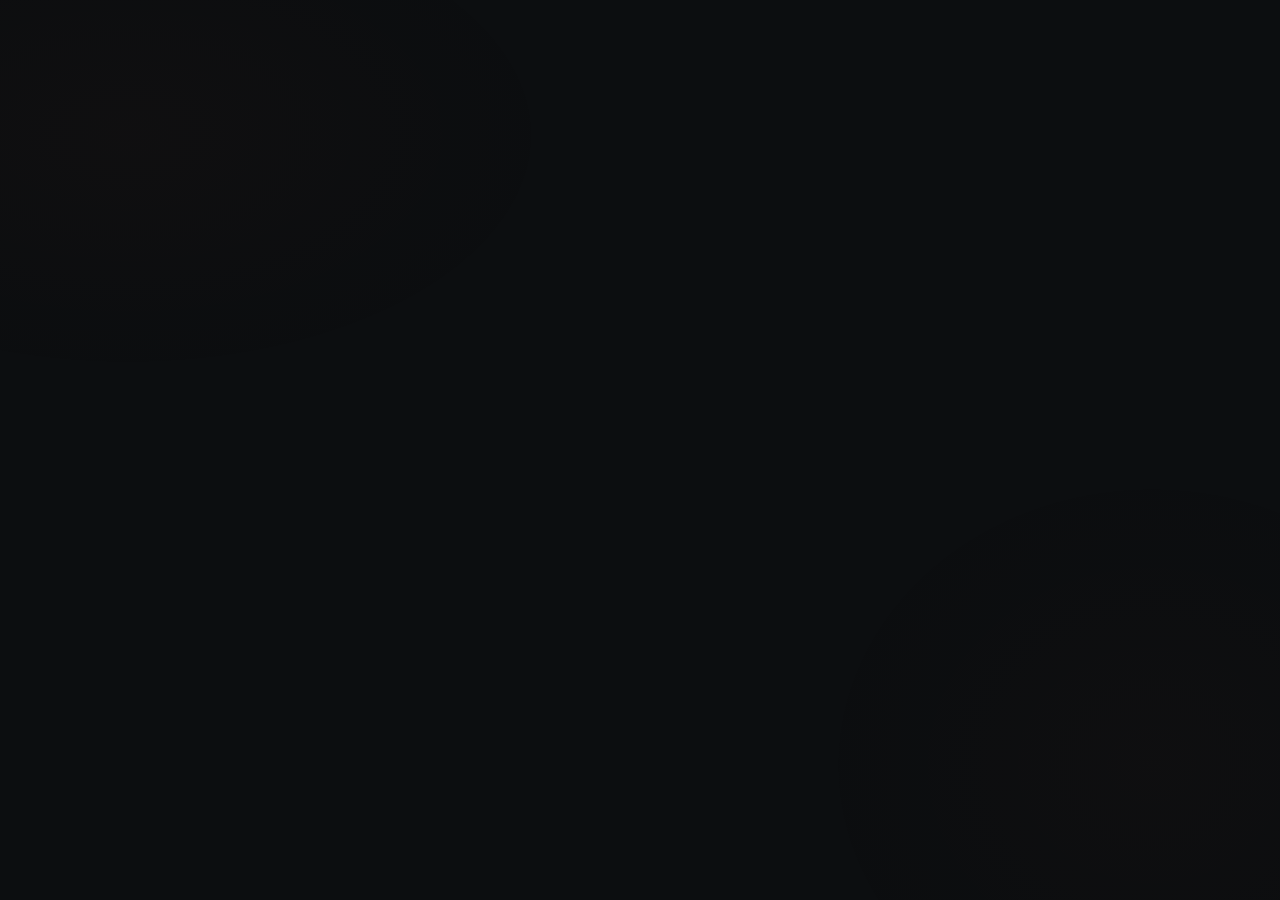
==== commit 415433a8: "Update index.html" ====
--- a/styles.css
+++ b/styles.css
@@ -117,12 +117,14 @@
   display: grid;
   grid-template-columns: 1fr;
   grid-template-rows: auto 1fr;
-  max-width: 640px;
+  /* Cap content width on wide screens, but never exceed the viewport
+     (the old `max-width:640px` followed by `max-width:100vw` made the
+     640px cap dead code — the later declaration always won). */
+  max-width: min(640px, 100vw);
   margin: 0 auto;
   padding: clamp(12px, 3vw, 24px);
   min-height: 100vh;
   min-height: 100dvh;
-  max-width: 100vw;
   overflow-x: hidden;
 }
 
@@ -188,7 +190,12 @@
 .screen::-webkit-scrollbar { width: 0; background: transparent; }
 .screen.active {
   opacity: 1; transform: translateX(0);
-  pointer-events: all; position: relative;
+  pointer-events: all;
+  /* Deliberately NOT overriding position/inset here.
+     Keeping position:absolute; inset:0 (from .screen above) gives the
+     active screen a definite height equal to .screens-container, which
+     is what makes its own overflow-y:auto actually scroll tall content
+     (results page, etc.) instead of silently clipping it. */
 }
 .screen.exit-left {
   opacity: 0; transform: translateX(-40px);
@@ -396,11 +403,6 @@
   border-radius: var(--r-md);
   margin-bottom: var(--sp-3xl);
   width: 100%;
-}
-.warning-text {
-  color: var(--color-warning);
-  font-family: var(--font-body);
-  margin-bottom: var(--sp-md);
 }
 .checkbox-label {
   display: flex;
@@ -482,133 +484,6 @@
   box-shadow:
     0 0 0 5px rgba(232, 102, 61, 0.20),
     0 0 20px rgba(232, 102, 61, 0.20);
-}
-
-/* --- Phase 2: Hidden Radios for Option Cards --- */
-.hidden-radio {
-  position: absolute; opacity: 0; width: 0; height: 0;
-}
-.radio-label-card:has(input:checked) {
-  border-color: var(--accent);
-  background: var(--bg-card-active);
-}
-.radio-label-card:has(input:checked) .option-icon {
-  background: var(--accent-glow);
-  border-color: var(--accent);
-}
-.radio-label-card:has(input:checked) .radio-check {
-  border-color: var(--accent);
-  background: var(--accent);
-}
-.radio-label-card:has(input:checked) .radio-check::after {
-  content: '✓';
-  color: var(--bg-primary);
-  font-size: 12px; font-weight: 700;
-}
-
-/* --- Phase 3: Triage Toggle Buttons --- */
-.triage-form {
-  display: flex; flex-direction: column;
-  gap: var(--sp-lg); width: 100%;
-}
-.triage-question-block {
-  background: var(--bg-card);
-  border: 1px solid var(--border-subtle);
-  border-radius: var(--r-lg);
-  padding: var(--sp-lg);
-}
-.triage-q-title {
-  font-family: var(--font-heading);
-  font-size: 15px; font-weight: 600;
-  color: var(--text-primary);
-  margin-bottom: var(--sp-md);
-  line-height: 1.6;
-}
-.triage-options {
-  display: flex; gap: var(--sp-md);
-}
-.triage-btn {
-  flex: 1;
-  display: flex; align-items: center; justify-content: center;
-  padding: var(--sp-md);
-  min-height: 48px;
-  background: var(--bg-secondary);
-  border: 1px solid var(--border-default);
-  border-radius: var(--r-md);
-  cursor: pointer;
-  transition: all var(--t-default);
-  color: var(--text-secondary);
-  font-family: var(--font-heading);
-  font-size: 15px; font-weight: 600;
-}
-.triage-btn:hover {
-  background: var(--bg-card-hover);
-  border-color: var(--text-muted);
-  color: var(--text-primary);
-}
-.triage-btn:has(input[value="yes"]:checked) {
-  background: rgba(201, 68, 68, 0.08);
-  border-color: var(--color-danger);
-  color: var(--color-danger);
-}
-.triage-btn:has(input[value="no"]:checked) {
-  background: rgba(58, 158, 110, 0.08);
-  border-color: var(--color-success);
-  color: var(--color-success);
-}
-
-/* Hard Stop & Clearance Visuals */
-.stop-icon, .go-icon {
-  width: 72px; height: 72px;
-  margin: 0 auto var(--sp-lg);
-  display: flex; align-items: center; justify-content: center;
-  border-radius: var(--r-xl);
-  animation: pulse-glow 2.5s ease-in-out infinite;
-}
-.stop-icon {
-  background: rgba(201, 68, 68, 0.08);
-  border: 1px solid rgba(201, 68, 68, 0.25);
-  color: var(--color-danger);
-}
-.stop-icon svg {
-  width: 32px; height: 32px;
-  stroke: var(--color-danger);
-  stroke-width: 1.5;
-  fill: none;
-}
-.go-icon {
-  background: rgba(58, 158, 110, 0.08);
-  border: 1px solid rgba(58, 158, 110, 0.25);
-  color: var(--color-success);
-}
-.go-icon svg {
-  width: 32px; height: 32px;
-  stroke: var(--color-success);
-  stroke-width: 1.5;
-  fill: none;
-}
-
-.first-aid-guide {
-  background: rgba(201, 68, 68, 0.05);
-  border: 1px solid rgba(201, 68, 68, 0.15);
-  border-radius: var(--r-lg);
-  padding: var(--sp-lg);
-  margin-top: var(--sp-xl);
-  width: 100%;
-}
-.first-aid-guide h3 {
-  color: var(--color-danger);
-  margin-bottom: var(--sp-md);
-  font-family: var(--font-heading);
-  font-size: 15px;
-}
-.first-aid-guide ul { list-style: none; padding-left: 0; }
-.first-aid-guide li {
-  margin-bottom: var(--sp-sm);
-  color: var(--text-secondary);
-  font-size: 14px;
-  position: relative;
-  line-height: 1.7;
 }
 
 /* ============================================
@@ -1406,7 +1281,6 @@
   input[type="range"]::-webkit-slider-thumb { width: 32px; height: 32px; }
   input[type="range"]::-moz-range-thumb { width: 32px; height: 32px; }
   .option-card { min-height: 52px; padding: var(--sp-md); }
-  .triage-btn { min-height: 48px; }
 
   /* Ensure disclaimer box doesn't clip on small screens */
   .disclaimer-box { padding: var(--sp-md); }
@@ -1487,26 +1361,6 @@
   border-left: none;
   border-right: 3px solid var(--color-warning);
 }
-[dir="rtl"] .triage-question label {
-  margin-right: 0;
-  margin-left: var(--sp-xl);
-}
-[dir="rtl"] .triage-question-block { text-align: right; }
-[dir="rtl"] .triage-options { flex-direction: row-reverse; }
-[dir="rtl"] .first-aid-guide li {
-  padding-left: 0;
-  padding-right: var(--sp-lg);
-}
-[dir="rtl"] .first-aid-guide li::before {
-  left: auto; right: 0;
-}
-[dir="rtl"] .first-aid-guide { text-align: right; }
-[dir="rtl"] .stop-screen .screen-content,
-[dir="rtl"] .go-screen .screen-content { text-align: right; }
-[dir="rtl"] .stop-screen h2,
-[dir="rtl"] .go-screen h2 { text-align: center; }
-[dir="rtl"] .stop-screen p,
-[dir="rtl"] .go-screen p { text-align: right; }
 
 /* Phase label — RTL handled in base rule (direction: rtl, dash on right) */
 
@@ -1541,13 +1395,6 @@
 
 /* Category bar header */
 [dir="rtl"] .category-bar-header { flex-direction: row-reverse; }
-
-/* Category bar fill — gradient direction */
-[dir="rtl"] .category-bar-fill { background: var(--accent); }
-
-/* Progress bar fill + dot */
-[dir="rtl"] .progress-fill { background: var(--accent); }
-[dir="rtl"] .progress-fill::after { right: auto; left: -3px; }
 
 /* Email form */
 [dir="rtl"] .email-form { flex-direction: row-reverse; }
@@ -1585,7 +1432,6 @@
 [dir="rtl"] .action-step p,
 [dir="rtl"] .action-step h4,
 [dir="rtl"] .acute-warning p,
-[dir="rtl"] .triage-q-title,
 [dir="rtl"] .action-steps-title,
 [dir="rtl"] .insights-title,
 [dir="rtl"] .disclaimer-lead-text,
@@ -1610,9 +1456,6 @@
 
 /* Contraindications list RTL - items align right */
 [dir="rtl"] .contraindications-list li { text-align: right; }
-
-/* First-aid guide RTL items */
-[dir="rtl"] .first-aid-guide li { text-align: right; }
 
 /* Mobile RTL */
 @media (max-width: 480px) {
@@ -1723,7 +1566,6 @@
 [dir="rtl"] .disclaimer-lead-text,
 [dir="rtl"] .disclaimer-prohibition-text,
 [dir="rtl"] .contraindications-list li,
-[dir="rtl"] .triage-q-title,
 [dir="rtl"] .action-step h4,
 [dir="rtl"] .action-step p,
 [dir="rtl"] .insights-text,
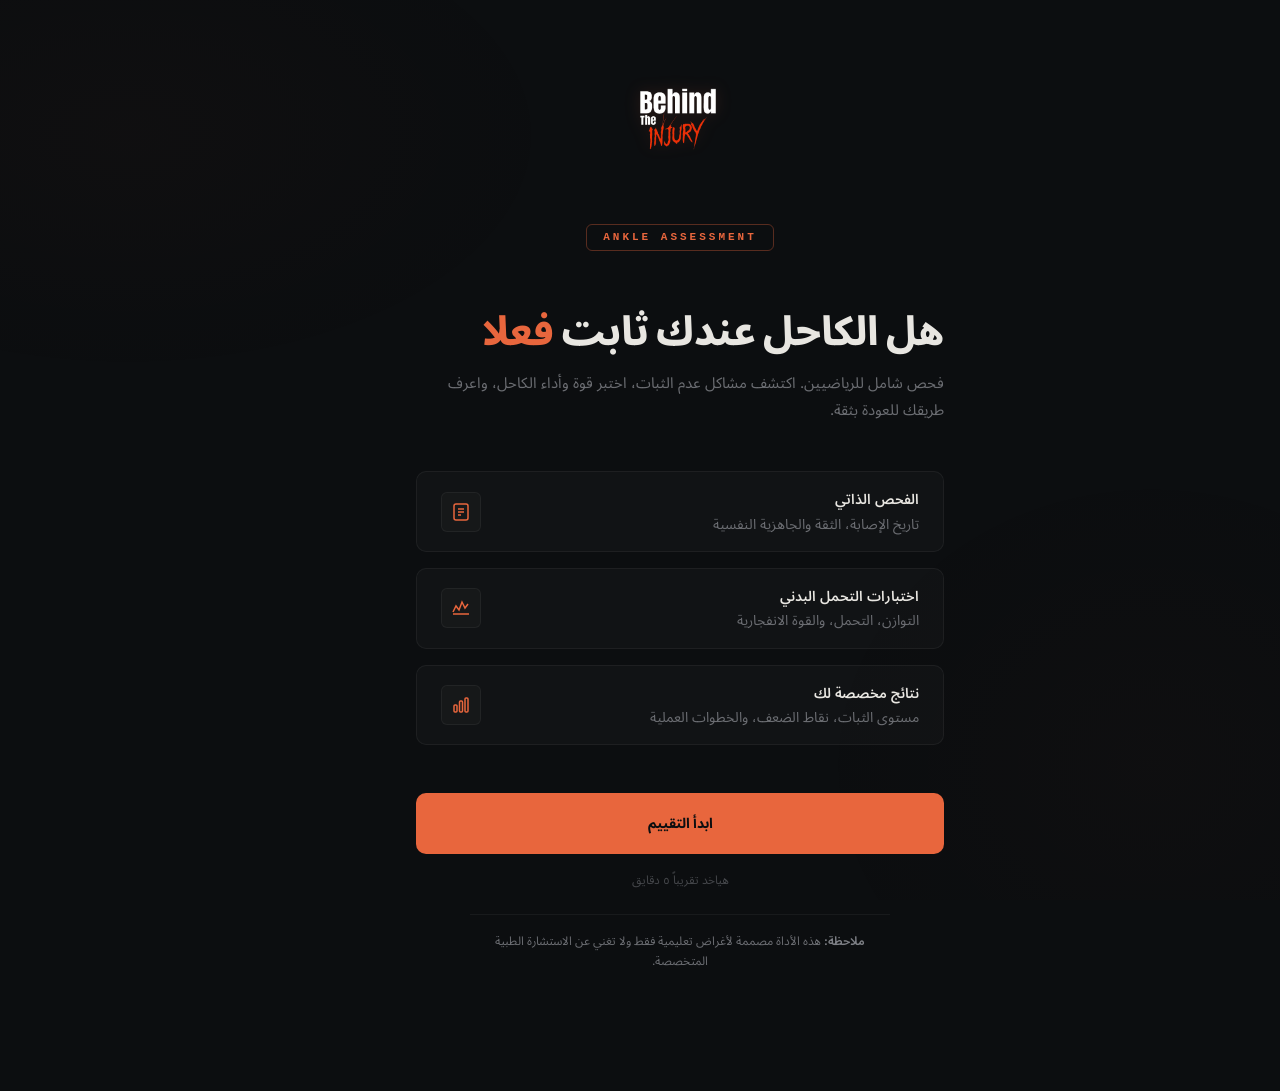
==== commit 492420ff: "Trim results page to results + diagnosis + CTA The results screen buried the CTA behind a long "next" ====
--- a/index.html
+++ b/index.html
@@ -545,11 +545,6 @@
             <p class="insights-text" id="insightsText"></p>
           </div>
 
-          <div class="action-steps" id="actionSteps">
-            <h3 class="action-steps-title" data-i18n="results.actionSteps.title">خطواتك القادمة</h3>
-            <div id="actionStepsList"></div>
-          </div>
-
           <div class="cta-section">
             <div class="cta-card">
               <div class="cta-badge">ANKLE PROTOCOL</div>
--- a/styles.css
+++ b/styles.css
@@ -117,14 +117,12 @@
   display: grid;
   grid-template-columns: 1fr;
   grid-template-rows: auto 1fr;
-  /* Cap content width on wide screens, but never exceed the viewport
-     (the old `max-width:640px` followed by `max-width:100vw` made the
-     640px cap dead code — the later declaration always won). */
-  max-width: min(640px, 100vw);
+  max-width: 640px;
   margin: 0 auto;
   padding: clamp(12px, 3vw, 24px);
   min-height: 100vh;
   min-height: 100dvh;
+  max-width: 100vw;
   overflow-x: hidden;
 }
 
@@ -190,12 +188,7 @@
 .screen::-webkit-scrollbar { width: 0; background: transparent; }
 .screen.active {
   opacity: 1; transform: translateX(0);
-  pointer-events: all;
-  /* Deliberately NOT overriding position/inset here.
-     Keeping position:absolute; inset:0 (from .screen above) gives the
-     active screen a definite height equal to .screens-container, which
-     is what makes its own overflow-y:auto actually scroll tall content
-     (results page, etc.) instead of silently clipping it. */
+  pointer-events: all; position: relative;
 }
 .screen.exit-left {
   opacity: 0; transform: translateX(-40px);
@@ -403,6 +396,11 @@
   border-radius: var(--r-md);
   margin-bottom: var(--sp-3xl);
   width: 100%;
+}
+.warning-text {
+  color: var(--color-warning);
+  font-family: var(--font-body);
+  margin-bottom: var(--sp-md);
 }
 .checkbox-label {
   display: flex;
@@ -484,6 +482,133 @@
   box-shadow:
     0 0 0 5px rgba(232, 102, 61, 0.20),
     0 0 20px rgba(232, 102, 61, 0.20);
+}
+
+/* --- Phase 2: Hidden Radios for Option Cards --- */
+.hidden-radio {
+  position: absolute; opacity: 0; width: 0; height: 0;
+}
+.radio-label-card:has(input:checked) {
+  border-color: var(--accent);
+  background: var(--bg-card-active);
+}
+.radio-label-card:has(input:checked) .option-icon {
+  background: var(--accent-glow);
+  border-color: var(--accent);
+}
+.radio-label-card:has(input:checked) .radio-check {
+  border-color: var(--accent);
+  background: var(--accent);
+}
+.radio-label-card:has(input:checked) .radio-check::after {
+  content: '✓';
+  color: var(--bg-primary);
+  font-size: 12px; font-weight: 700;
+}
+
+/* --- Phase 3: Triage Toggle Buttons --- */
+.triage-form {
+  display: flex; flex-direction: column;
+  gap: var(--sp-lg); width: 100%;
+}
+.triage-question-block {
+  background: var(--bg-card);
+  border: 1px solid var(--border-subtle);
+  border-radius: var(--r-lg);
+  padding: var(--sp-lg);
+}
+.triage-q-title {
+  font-family: var(--font-heading);
+  font-size: 15px; font-weight: 600;
+  color: var(--text-primary);
+  margin-bottom: var(--sp-md);
+  line-height: 1.6;
+}
+.triage-options {
+  display: flex; gap: var(--sp-md);
+}
+.triage-btn {
+  flex: 1;
+  display: flex; align-items: center; justify-content: center;
+  padding: var(--sp-md);
+  min-height: 48px;
+  background: var(--bg-secondary);
+  border: 1px solid var(--border-default);
+  border-radius: var(--r-md);
+  cursor: pointer;
+  transition: all var(--t-default);
+  color: var(--text-secondary);
+  font-family: var(--font-heading);
+  font-size: 15px; font-weight: 600;
+}
+.triage-btn:hover {
+  background: var(--bg-card-hover);
+  border-color: var(--text-muted);
+  color: var(--text-primary);
+}
+.triage-btn:has(input[value="yes"]:checked) {
+  background: rgba(201, 68, 68, 0.08);
+  border-color: var(--color-danger);
+  color: var(--color-danger);
+}
+.triage-btn:has(input[value="no"]:checked) {
+  background: rgba(58, 158, 110, 0.08);
+  border-color: var(--color-success);
+  color: var(--color-success);
+}
+
+/* Hard Stop & Clearance Visuals */
+.stop-icon, .go-icon {
+  width: 72px; height: 72px;
+  margin: 0 auto var(--sp-lg);
+  display: flex; align-items: center; justify-content: center;
+  border-radius: var(--r-xl);
+  animation: pulse-glow 2.5s ease-in-out infinite;
+}
+.stop-icon {
+  background: rgba(201, 68, 68, 0.08);
+  border: 1px solid rgba(201, 68, 68, 0.25);
+  color: var(--color-danger);
+}
+.stop-icon svg {
+  width: 32px; height: 32px;
+  stroke: var(--color-danger);
+  stroke-width: 1.5;
+  fill: none;
+}
+.go-icon {
+  background: rgba(58, 158, 110, 0.08);
+  border: 1px solid rgba(58, 158, 110, 0.25);
+  color: var(--color-success);
+}
+.go-icon svg {
+  width: 32px; height: 32px;
+  stroke: var(--color-success);
+  stroke-width: 1.5;
+  fill: none;
+}
+
+.first-aid-guide {
+  background: rgba(201, 68, 68, 0.05);
+  border: 1px solid rgba(201, 68, 68, 0.15);
+  border-radius: var(--r-lg);
+  padding: var(--sp-lg);
+  margin-top: var(--sp-xl);
+  width: 100%;
+}
+.first-aid-guide h3 {
+  color: var(--color-danger);
+  margin-bottom: var(--sp-md);
+  font-family: var(--font-heading);
+  font-size: 15px;
+}
+.first-aid-guide ul { list-style: none; padding-left: 0; }
+.first-aid-guide li {
+  margin-bottom: var(--sp-sm);
+  color: var(--text-secondary);
+  font-size: 14px;
+  position: relative;
+  line-height: 1.7;
 }
 
 /* ============================================
@@ -1046,35 +1171,6 @@
   white-space: pre-line;
 }
 
-/* Action Steps */
-.action-steps { margin-bottom: var(--sp-xl); }
-.action-steps-title {
-  font-family: var(--font-heading); font-size: 18px;
-  font-weight: 700; margin-bottom: var(--sp-lg);
-}
-.action-step {
-  background: var(--bg-card);
-  border: 1px solid var(--border-subtle);
-  border-radius: var(--r-lg); padding: var(--sp-lg);
-  margin-bottom: var(--sp-md);
-  position: relative; padding-left: calc(var(--sp-lg) + 36px);
-}
-.action-step-number {
-  position: absolute; left: var(--sp-lg); top: var(--sp-lg);
-  width: 24px; height: 24px;
-  display: flex; align-items: center; justify-content: center;
-  background: var(--accent-glow);
-  border: 1px solid var(--border-active);
-  border-radius: var(--r-full);
-  font-family: var(--font-mono); font-size: 11px;
-  font-weight: 700; color: var(--accent);
-}
-.action-step h4 {
-  font-family: var(--font-heading); font-weight: 700;
-  font-size: 15px; margin-bottom: var(--sp-xs);
-}
-.action-step p { font-size: 13px; color: var(--text-secondary); line-height: 1.7; }
-
 /* Category Bars */
 .category-bars { margin: var(--sp-xl) 0; }
 .category-bar { margin-bottom: var(--sp-lg); }
@@ -1263,8 +1359,7 @@
   .question-subtext,
   .option-desc,
   .test-instructions li,
-  .insights-text,
-  .action-step p { line-height: 1.85; }
+  .insights-text { line-height: 1.85; }
 
   /* Tighter welcome title on very small screens */
   .welcome-title { font-size: clamp(22px, 6vw, 32px); }
@@ -1281,6 +1376,7 @@
   input[type="range"]::-webkit-slider-thumb { width: 32px; height: 32px; }
   input[type="range"]::-moz-range-thumb { width: 32px; height: 32px; }
   .option-card { min-height: 52px; padding: var(--sp-md); }
+  .triage-btn { min-height: 48px; }
 
   /* Ensure disclaimer box doesn't clip on small screens */
   .disclaimer-box { padding: var(--sp-md); }
@@ -1361,6 +1457,26 @@
   border-left: none;
   border-right: 3px solid var(--color-warning);
 }
+[dir="rtl"] .triage-question label {
+  margin-right: 0;
+  margin-left: var(--sp-xl);
+}
+[dir="rtl"] .triage-question-block { text-align: right; }
+[dir="rtl"] .triage-options { flex-direction: row-reverse; }
+[dir="rtl"] .first-aid-guide li {
+  padding-left: 0;
+  padding-right: var(--sp-lg);
+}
+[dir="rtl"] .first-aid-guide li::before {
+  left: auto; right: 0;
+}
+[dir="rtl"] .first-aid-guide { text-align: right; }
+[dir="rtl"] .stop-screen .screen-content,
+[dir="rtl"] .go-screen .screen-content { text-align: right; }
+[dir="rtl"] .stop-screen h2,
+[dir="rtl"] .go-screen h2 { text-align: center; }
+[dir="rtl"] .stop-screen p,
+[dir="rtl"] .go-screen p { text-align: right; }
 
 /* Phase label — RTL handled in base rule (direction: rtl, dash on right) */
 
@@ -1379,13 +1495,6 @@
 /* Option card info text */
 [dir="rtl"] .option-info { text-align: right; }
 
-/* Action steps — number positioning */
-[dir="rtl"] .action-step {
-  padding-left: var(--sp-lg);
-  padding-right: calc(var(--sp-lg) + 36px);
-}
-[dir="rtl"] .action-step-number { left: auto; right: var(--sp-lg); }
-
 /* Test instructions — counter positioning */
 [dir="rtl"] .test-instructions li {
   padding-left: 0;
@@ -1395,6 +1504,13 @@
 
 /* Category bar header */
 [dir="rtl"] .category-bar-header { flex-direction: row-reverse; }
+
+/* Category bar fill — gradient direction */
+[dir="rtl"] .category-bar-fill { background: var(--accent); }
+
+/* Progress bar fill + dot */
+[dir="rtl"] .progress-fill { background: var(--accent); }
+[dir="rtl"] .progress-fill::after { right: auto; left: -3px; }
 
 /* Email form */
 [dir="rtl"] .email-form { flex-direction: row-reverse; }
@@ -1429,10 +1545,8 @@
 [dir="rtl"] .test-purpose,
 [dir="rtl"] .phase-transition p,
 [dir="rtl"] .insights-text,
-[dir="rtl"] .action-step p,
-[dir="rtl"] .action-step h4,
 [dir="rtl"] .acute-warning p,
-[dir="rtl"] .action-steps-title,
+[dir="rtl"] .triage-q-title,
 [dir="rtl"] .insights-title,
 [dir="rtl"] .disclaimer-lead-text,
 [dir="rtl"] .disclaimer-prohibition-text,
@@ -1456,6 +1570,9 @@
 
 /* Contraindications list RTL - items align right */
 [dir="rtl"] .contraindications-list li { text-align: right; }
+
+/* First-aid guide RTL items */
+[dir="rtl"] .first-aid-guide li { text-align: right; }
 
 /* Mobile RTL */
 @media (max-width: 480px) {
@@ -1566,8 +1683,7 @@
 [dir="rtl"] .disclaimer-lead-text,
 [dir="rtl"] .disclaimer-prohibition-text,
 [dir="rtl"] .contraindications-list li,
-[dir="rtl"] .action-step h4,
-[dir="rtl"] .action-step p,
+[dir="rtl"] .triage-q-title,
 [dir="rtl"] .insights-text,
 [dir="rtl"] .category-bar-label,
 [dir="rtl"] .welcome-time,
